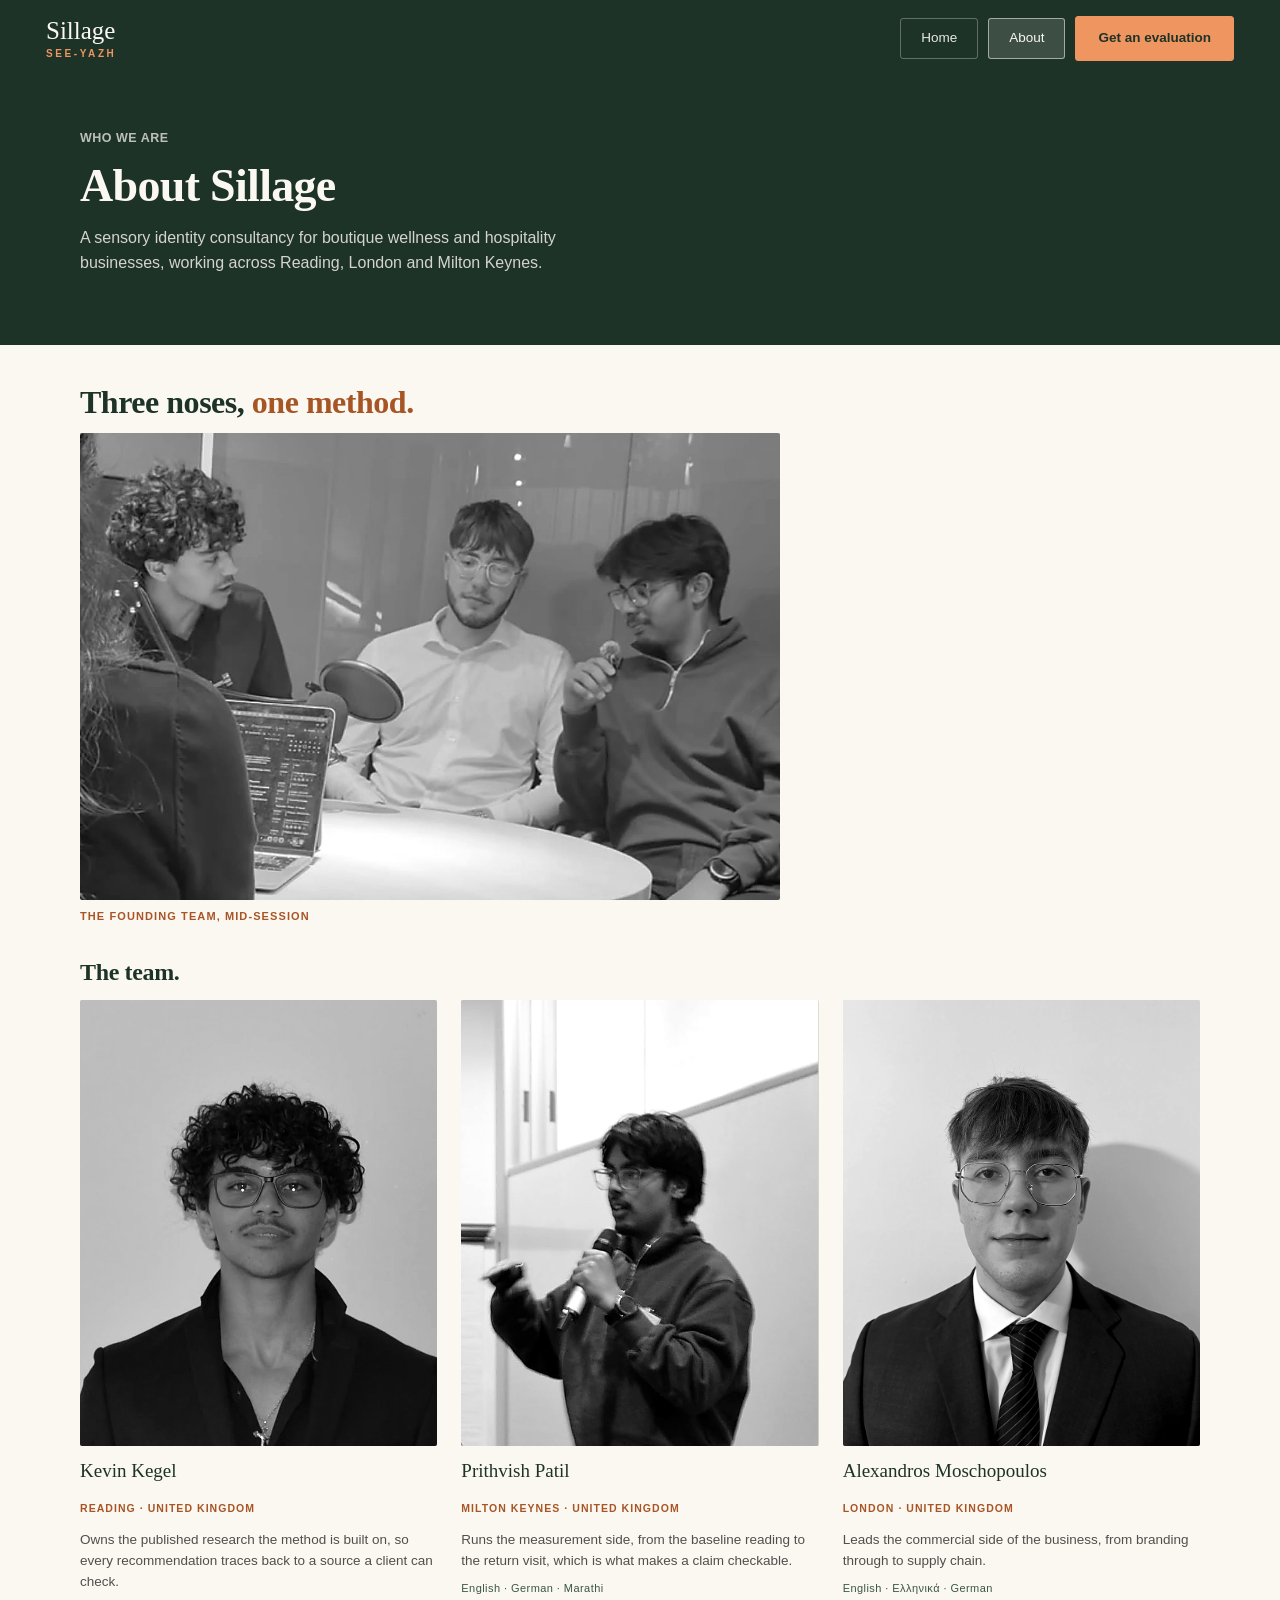
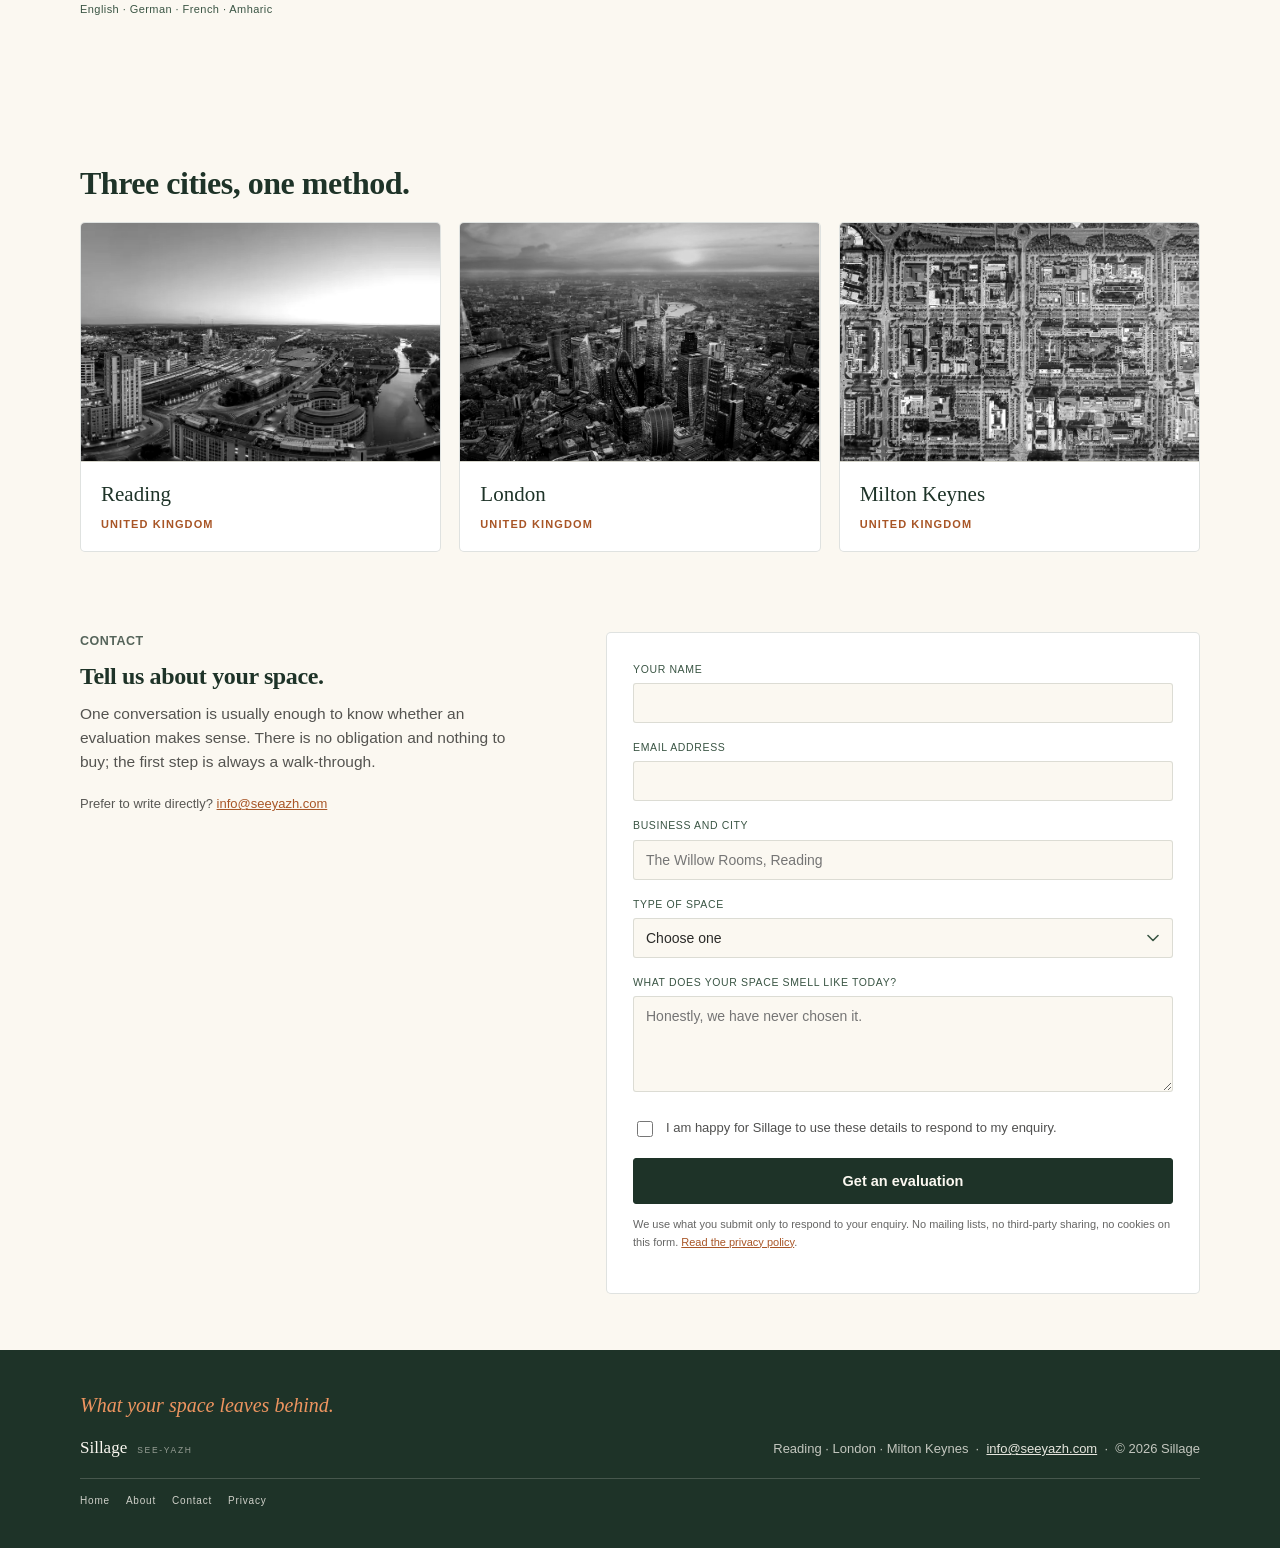
==== about/index.html @ f6d3788a "feat(v8.4): clean URLs, owner photographs on every card, green back on the About hero URLs - /about." ====
<!doctype html>
<html lang="en" class="no-js">
<head>
  <meta charset="utf-8" />
  <meta name="viewport" content="width=device-width, initial-scale=1" />
  <script>
    document.documentElement.className = "js js-motion";
    document.addEventListener("error", function (e) {
      var t = e.target;
      if (t && t.tagName === "IMG") t.classList.add("img--failed");
    }, true);
  </script>

  <title>About &middot; Sillage</title>
  <meta name="description" content="Who Sillage is, where we work across Reading, London and Milton Keynes, and how to ask for an evaluation." />
  <link rel="canonical" href="https://www.seeyazh.com/about/" />

  <meta property="og:type" content="website" />
  <meta property="og:title" content="About Sillage &middot; three noses, one method" />
  <meta property="og:description" content="Three consultants working across Reading, London and Milton Keynes, running one method." />
  <meta property="og:image" content="https://www.seeyazh.com/og-image.png" />
  <meta property="og:url" content="https://www.seeyazh.com/about/" />
  <meta name="twitter:card" content="summary_large_image" />

  <link rel="icon" href="../favicon.svg" type="image/svg+xml" />
  <link rel="stylesheet" href="../styles.css?v=8.4" />

  <script type="application/ld+json">
  {
    "@context": "https://schema.org",
    "@type": "ProfessionalService",
    "name": "Sillage",
    "description": "Sensory identity consultancy for boutique wellness and hospitality businesses. Advises on scent, aligns music to it, and trials freestanding climate and diffusion equipment.",
    "url": "https://www.seeyazh.com/about/",
    "areaServed": [
      { "@type": "City", "name": "Reading" },
      { "@type": "City", "name": "London" },
      { "@type": "City", "name": "Milton Keynes" }
    ],
    "contactPoint": {
      "@type": "ContactPoint",
      "contactType": "sales",
      "email": "info@seeyazh.com",
      "availableLanguage": ["English", "German", "Greek"]
    }
  }
  </script>
</head>
<body>
  <a class="skip-link" href="#main">Skip to content</a>

  <header class="hdr">
    <div class="hdr__inner">
      <a class="wordmark" href="../">Sillage<span class="phon">SEE-YAZH</span></a>
      <nav aria-label="Primary">
        <a class="navbtn" href="../">Home</a>
        <a class="navbtn" href="../about/" aria-current="page">About</a>
        <a class="bookbtn" href="../about/#contact">Get an evaluation</a>
      </nav>
    </div>
  </header>

  <main id="main">

    <!-- ================= HERO =================
         FOREST band. It went white earlier on 2026-08-02 when the owner asked
         for the green to come off the About page, then green again later the
         same day when he asked for this band specifically to go back. The
         header hairline above it came off in the same change, so the header and
         this band read as one unbroken green field, like the homepage.

         Only THIS band reverted. Everything below it stays light. The colours
         are set in .abouthero in styles.css rather than by on-forest, so the
         markup does not need to change if it flips again. The phonetic stays in
         the header lockup and is not repeated here.

         COPY NOTE: the standfirst is assembled only from facts the site
         already states. Germany and Greece came out of it on 2026-08-02 with
         the rest of the location changes. Nothing about the founders or the
         founding story is written here; that copy is Kevin's to supply. -->
    <section class="abouthero">
      <div class="wrap" data-animate>
        <p class="eyebrow">Who we are</p>
        <h1>About Sillage</h1>
        <p class="stand">A sensory identity consultancy for boutique wellness and hospitality businesses, working across Reading, London and Milton Keynes.</p>
      </div>
    </section>

    <!-- ================= TEAM =================
         CREAM ground (--ivory), owner instruction 2026-08-02. This block used
         to be a forest band that enclosed the group photograph. The green is
         gone, the gradient that feathered the photograph's edges into it is
         gone with it, and the spacing between the heading, the picture and the
         caption was pulled in so they read as one unit instead of three.

         It was --white for part of the day, which put a visible step between
         this block and the ivory markets section below. Both are --ivory now,
         so everything under the green hero is one continuous cream field.

         PHOTOGRAPHS ARE NOW COLOUR FILES SHOWN IN GRAYSCALE BY CSS.
         v7.4 baked the monochrome into the JPEG. The owner asked for the
         grayscale to lift on hover, which a converted file cannot do, so all
         four were rebuilt in colour from the original camera files and the
         conversion moved to .photo-bw in styles.css. Do not re-grade these
         files to monochrome: it would make the hover reveal do nothing.

         The founding-story paragraph beneath the photograph is copy Kevin is
         supplying. It has not arrived, so the caption stands. Do not write it
         here.

         Every biographical detail below comes from each founder's own LinkedIn
         plus the owner's corrections, checked 26 July 2026. Nothing is
         inferred. Do not invent a credential, a course, a location or a role
         for a real person.

         Two consequences of the 2026-08-02 location change:
           - Alexandros's card said THESSALONIKI. It briefly carried his role
             instead, because Thessaloniki came off the site and inventing a UK
             city for a real person was not an option. He then supplied LONDON
             himself, so that is what it says now. It came from him, not from
             an inference.
           - "Leads the Greek market and" was struck from his remit: there is no
             Greek market on this site any more, so the sentence had stopped
             being true. The rest of it is untouched.

         The name-to-face mapping was ASKED, never inferred:
           kevin-kegel             <- the curly-haired headshot
           prithvish-patil         <- the presenting photograph
           alexandros-moschopoulos <- the gold-glasses headshot
         Do not reassign a file to a different person on a hunch.

         Each is cropped 4:5 around the face so no one is beheaded by
         object-fit, served as WebP with a JPEG fallback at the size it
         is displayed, with width and height set, and lazy-loaded. -->
    <section class="team" id="team">
      <div class="wrap">
        <h2 data-animate>Three noses, <span class="hl">one method.</span></h2>

        <!-- The photograph and its caption sit side by side. The picture is
             displayed at about two thirds of the pixels it actually contains,
             which is what makes it look sharp; do not scale it back up to fill
             the row, that is exactly what made it look soft before. -->
        <div class="team__lead" data-animate data-anim-delay="60">
          <figure class="team__group media media--3-2 photo-bw">
            <span class="media__ph" aria-hidden="true">[Photo]</span>
            <picture>
              <source srcset="../assets/img/team/group-session.webp" type="image/webp" />
              <img src="../assets/img/team/group-session.jpg" width="1105" height="736" loading="lazy"
                   alt="The three Sillage founders in a working session around a table, one speaking into a microphone." />
            </picture>
          </figure>
          <p class="team__cap">The founding team, mid-session</p>
        </div>

        <h3 class="sub-h" data-animate>The team.</h3>
        <div class="team__grid">
          <article class="tperson" data-animate>
            <figure class="tphoto photo-bw">
              <picture>
                <source srcset="../assets/img/team/kevin-kegel.webp" type="image/webp" />
                <img src="../assets/img/team/kevin-kegel.jpg" width="614" height="767"
                     loading="lazy" alt="Kevin Kegel." />
              </picture>
            </figure>
            <p class="nm">Kevin Kegel</p>
            <p class="city">READING &middot; UNITED KINGDOM</p>
            <p class="brings">Owns the published research the method is built on, so every recommendation traces back to a source a client can check.</p>
            <p class="langs">English &middot; German &middot; French &middot; Amharic</p>
          </article>

          <article class="tperson" data-animate data-anim-delay="80">
            <figure class="tphoto photo-bw">
              <picture>
                <source srcset="../assets/img/team/prithvish-patil.webp" type="image/webp" />
                <img src="../assets/img/team/prithvish-patil.jpg" width="675" height="844"
                     loading="lazy" alt="Prithvish Patil." />
              </picture>
            </figure>
            <p class="nm">Prithvish Patil</p>
            <p class="city">MILTON KEYNES &middot; UNITED KINGDOM</p>
            <p class="brings">Runs the measurement side, from the baseline reading to the return visit, which is what makes a claim checkable.</p>
            <p class="langs">English &middot; German &middot; Marathi</p>
          </article>

          <article class="tperson" data-animate data-anim-delay="160">
            <figure class="tphoto photo-bw">
              <picture>
                <source srcset="../assets/img/team/alexandros-moschopoulos.webp" type="image/webp" />
                <img src="../assets/img/team/alexandros-moschopoulos.jpg" width="900" height="1125"
                     loading="lazy" alt="Alexandros Moschopoulos." />
              </picture>
            </figure>
            <p class="nm">Alexandros Moschopoulos</p>
            <p class="city">LONDON &middot; UNITED KINGDOM</p>
            <p class="brings">Leads the commercial side of the business, from branding through to supply chain.</p>
            <p class="langs">English &middot; Ελληνικά &middot; German</p>
          </article>
        </div>
      </div>
    </section>

    <!-- ================= THE METHOD AND THE SCOPE STATEMENT: DELETED =====
         Owner instruction, 2026-08-02. Two whole sections came out here:

           #method  the five-stage timeline (Primary evaluation, Time in the
                    business, Analysis and matching, Presentation and testing,
                    Return and refine) and the three artefact cards
                    (Diagnostic visit, Strategy report, Stakeholder
                    presentation).
           #scope   "What we do, and what we do not", the scope statement,
                    together with the cold-air nebuliser drawing beside it.

         Both are recoverable verbatim from git at 4e0ef31. The scope wording
         in particular was a legal boundary rather than marketing copy: if it
         is ever restored it is restored word for word, never paraphrased and
         never softened. Their CSS was removed from styles.css at the same
         time so nothing is left lying around to be reapplied by habit.

         Nothing else linked to #method or #scope, so no dead anchors remain.
         ================================================================= -->

    <!-- ================= MARKETS =================
         Owner instruction, 2026-08-02. This was three COUNTRY cards, United
         Kingdom / Germany / Greece. Hannover and Thessaloniki came off the
         site entirely and the United Kingdom was expanded, so the three UK
         cities each get the card Germany and Greece used to have. The footer
         list and the areaServed block in the JSON-LD on every page were
         changed in the same pass; keep all three in step.

         PHOTOGRAPHS. Each card carries a picture of its city, in grayscale
         until hovered, matching the team photographs.

         All three were supplied by the owner on 2026-08-02 and replaced the
         Wikimedia Commons pictures that stood here for part of that day. Two
         of those were share-alike, which is why a credit line used to sit
         under this grid; it was removed with them.

         IF AN ATTRIBUTED PICTURE EVER GOES BACK IN HERE, THE CREDIT LINE GOES
         BACK WITH IT. That is a licence condition, not decoration.

         The London file arrived with a "Posted in r/wallpapers" reddit bar
         across the bottom and a mark in the corner. Both are cropped out of
         the shipped file, not hidden by an overflow. A third-party brand has
         no business on a client's site; if these are ever re-cut from the
         originals, crop them again. -->
    <section class="sec sec--light" id="markets">
      <div class="wrap">
        <p class="eyebrow" data-animate>Where we work</p>
        <h2 data-animate data-anim-delay="60">Three cities, one method.</h2>
        <div class="mkgrid">
          <div class="market" data-animate>
            <figure class="mkimg photo-bw">
              <picture>
                <source srcset="../assets/img/markets/reading.webp" type="image/webp" />
                <img src="../assets/img/markets/reading.jpg" width="808" height="539" loading="lazy"
                     alt="Reading at dusk, seen from above: the station, the town centre and the river." />
              </picture>
            </figure>
            <div class="bd">
              <p class="country">Reading</p>
              <p class="cities">UNITED KINGDOM</p>
            </div>
          </div>
          <div class="market" data-animate data-anim-delay="70">
            <figure class="mkimg photo-bw">
              <picture>
                <source srcset="../assets/img/markets/london.webp" type="image/webp" />
                <img src="../assets/img/markets/london.jpg" width="900" height="600" loading="lazy"
                     alt="The City of London from the air at sunset, the Thames curving behind the towers." />
              </picture>
            </figure>
            <div class="bd">
              <p class="country">London</p>
              <p class="cities">UNITED KINGDOM</p>
            </div>
          </div>
          <div class="market" data-animate data-anim-delay="140">
            <figure class="mkimg photo-bw">
              <picture>
                <source srcset="../assets/img/markets/milton-keynes.webp" type="image/webp" />
                <img src="../assets/img/markets/milton-keynes.jpg" width="872" height="581" loading="lazy"
                     alt="Central Milton Keynes from directly overhead, its grid of boulevards and tree lines." />
              </picture>
            </figure>
            <div class="bd">
              <p class="country">Milton Keynes</p>
              <p class="cities">UNITED KINGDOM</p>
            </div>
          </div>
        </div>
      </div>
    </section>

    <!-- ================= CONTACT (spec 6) =================
         The site's only conversion point. The languages line that used
         to sit in this block has been removed (spec 7).

         The form posts to contact.php, a small single-file endpoint on
         Hostinger. If that endpoint is unreachable, which is the case on
         the GitHub Pages rollback host, the submit handler keeps every
         entered value and reveals the email address instead (spec 6.2).

         The privacy sentence beneath the button must remain TRUE. It is
         why no reCAPTCHA and no tracking form service may ever be added
         here without changing that wording first, and openly (spec 6.3). -->
    <section class="contact" id="contact">
      <div class="wrap">
        <div class="cgrid">
          <div data-animate>
            <p class="eyebrow">Contact</p>
            <h2>Tell us about your space.</h2>
            <p class="stand">One conversation is usually enough to know whether an evaluation makes sense. There is no obligation and nothing to buy; the first step is always a walk-through.</p>
            <p class="contact-direct">Prefer to write directly? <a href="mailto:info@seeyazh.com">info@seeyazh.com</a></p>
          </div>

          <form class="cform" id="contact-form" action="../contact.php" method="post" novalidate data-animate data-anim-delay="120">
            <div class="field">
              <label class="cf-lab" for="cf-name">YOUR NAME</label>
              <input class="cf-in" id="cf-name" name="name" type="text" autocomplete="name"
                     required aria-describedby="cf-name-err" />
              <p class="cf-err" id="cf-name-err" role="alert"></p>
            </div>

            <div class="field">
              <label class="cf-lab" for="cf-email">EMAIL ADDRESS</label>
              <input class="cf-in" id="cf-email" name="email" type="email" autocomplete="email"
                     required aria-describedby="cf-email-err" />
              <p class="cf-err" id="cf-email-err" role="alert"></p>
            </div>

            <div class="field">
              <label class="cf-lab" for="cf-biz">BUSINESS AND CITY</label>
              <input class="cf-in" id="cf-biz" name="business" type="text"
                     placeholder="The Willow Rooms, Reading"
                     required aria-describedby="cf-biz-err" />
              <p class="cf-err" id="cf-biz-err" role="alert"></p>
            </div>

            <div class="field">
              <label class="cf-lab" for="cf-type">TYPE OF SPACE</label>
              <select class="cf-in" id="cf-type" name="type" required aria-describedby="cf-type-err">
                <option value="" selected>Choose one</option>
                <option>Spa or wellness studio</option>
                <option>Yoga or pilates studio</option>
                <option>Salon, barber or beauty</option>
                <option>Hotel or hospitality</option>
                <option>Office or reception</option>
                <option>Other</option>
              </select>
              <p class="cf-err" id="cf-type-err" role="alert"></p>
            </div>

            <div class="field">
              <label class="cf-lab" for="cf-msg">WHAT DOES YOUR SPACE SMELL LIKE TODAY?</label>
              <textarea class="cf-in" id="cf-msg" name="message"
                        placeholder="Honestly, we have never chosen it."></textarea>
            </div>

            <div class="consent">
              <input type="checkbox" id="cf-consent" name="consent" value="yes"
                     required aria-describedby="cf-consent-err" />
              <label for="cf-consent">I am happy for Sillage to use these details to respond to my enquiry.</label>
            </div>
            <p class="cf-err" id="cf-consent-err" role="alert"></p>

            <!-- Spam control: a honeypot plus a timing check. No reCAPTCHA,
                 because it would load Google resources and set identifiers,
                 which would make the sentence below untrue (spec 6.3). -->
            <div class="hp" aria-hidden="true">
              <label for="cf-website">Leave this field empty</label>
              <input id="cf-website" name="website" type="text" tabindex="-1" autocomplete="off" />
            </div>
            <input type="hidden" name="ts" value="" />

            <button class="btn btn--solid" type="submit">Get an evaluation</button>

            <p class="cf-note">We use what you submit only to respond to your enquiry. No mailing lists, no third-party sharing, no cookies on this form. <a href="../privacy/">Read the privacy policy</a>.</p>

            <div class="cf-fail" id="cf-fail" role="alert" tabindex="-1" hidden>
              <p>We could not send that just now. Nothing you typed has been lost. Please email <a href="mailto:info@seeyazh.com">info@seeyazh.com</a> and we will pick it up from there.</p>
            </div>
          </form>
        </div>
      </div>
    </section>

  </main>

  <footer class="foot">
    <div class="foot__inner">
      <p class="slog">What your space leaves behind.</p>
      <div class="cols">
        <div class="fm">Sillage<span>SEE-YAZH</span></div>
        <div class="meta">
          Reading &middot; London &middot; Milton Keynes
          &nbsp;&middot;&nbsp; <a href="mailto:info@seeyazh.com">info@seeyazh.com</a>
          &nbsp;&middot;&nbsp; &copy; 2026 Sillage
        </div>
      </div>
      <div class="foot__links">
        <a href="../">Home</a>
        <a href="../about/">About</a>
        <a href="../about/#contact">Contact</a>
        <a href="../privacy/">Privacy</a>
      </div>
    </div>
  </footer>

  <script src="../ui.js"></script>
  <script src="../motion.js"></script>
</body>
</html>
---- styles.css ----
/* ============================================================
   Sillage - sensory identity consultancy
   Hand-written CSS. No framework, no build step, no dependency.
   ------------------------------------------------------------
   v7 "Ambience". Built to Website Build Specification v1.0.
   THIS COMMENT IS THE STATEMENT OF THE RULES. Keep it true.

   COLOUR. The :root block below is the single source of truth.
   Do not introduce a colour that is not in it (spec 2.1).

   --clay is #A85526, NOT the #B4602C the specification names.
   Measured, #B4602C on ivory is 4.26:1, below the 4.5:1 AA
   threshold for normal text, so the spec's own claim of "roughly
   4.6:1 and passes AA" does not hold. #A85526 measures 4.96:1 on
   ivory and 5.26:1 on white and is a barely perceptible shift.
   That single change carries the header phonetic, the venue
   arrows and the form error text. (Supersedes spec 2.1.)

   Measured on what actually ships:
     clay #A85526 on ivory ............ 4.96  pass
     clay #A85526 on white ............ 5.26  pass
     clay #A85526 on ivory-2 .......... 4.62  pass
     clay #A85526 on mineral .......... 4.21  FAIL, so never do it
     forest on ivory .................. 12.70 pass
     forest-mid on ivory .............. 7.73  pass
     forest-mid on mineral ............ 6.56  pass
     forest-soft #6E8579 on ivory ..... 3.74  FAIL, fill only
     clay-bright on forest ............ 5.84  pass
     clay-bright on ivory ............. 2.17  FAIL, fill only
     sage on ivory .................... 2.83  FAIL, fill only
     ivory 55% on forest .............. 4.97  pass  (was 50% = 4.38)
     charcoal 78% on white ............ 7.03  pass
     charcoal 72% on mineral .......... 5.15  pass  (was 65% = 4.22)
     charcoal 72% on ivory ............ 5.62  pass  (was 62% = 4.15)

   NEVER put --clay or --forest-soft on a mineral panel as text.
   NEVER use --clay-bright, --sage or --plum as text on a light
   ground; they are fills. --clay-bright appears as TEXT in exactly
   two places sitewide, both on forest: the footer slogan and the
   word "agreement" in the interplay statement.

   PROPORTION: ivory ~60%, forest ~25%, mineral or sage ~10%,
   clay ~5%. Orange appears on the phonetic, the footer slogan,
   the venue arrows and inside the blueprint drawings. Nowhere else.

   NEVER pure white or pure black as a type colour. --white is a
   legitimate BACKGROUND for the header and cards only.

   PHONETIC. The lockup reads "SEE-YAZH", set by the owner on
   2026-07-31. It SUPERSEDES the spelling given in sections 3.1, 3.2
   and 11.6 of the specification: same hyphen, different vowels, so
   that it matches the brand domain. It is still a permanent part of the
   wordmark lockup in the header AND the footer; do not remove it, and
   do not let the two copies drift apart.

   TYPE. Eyebrows are sans, uppercase: --body 12.5px, weight 600,
   letter-spacing .04em, opacity .75, colour --forest. This
   SUPERSEDES the v4 decision recorded in the private working notes,
   which made them mono and Title Case. Headings are sentence case
   with a full stop where they are statements. Never title-case one.

   COPY. No em dashes. No en dashes. No exclamation marks.
   Citations in full: author, year, journal, volume. Never
   "studies show". (spec 2.3)

   LAYOUT. Content max width 1120px, centred; section backgrounds
   are full bleed and the content inside them is capped. Section
   padding 46px horizontal desktop, 26px below 900px; 56px top and
   bottom. Radius 3px buttons, 5px cards, 2px images. No pills.
   No drop shadows on type. (spec 2.4)

   RESPONSIVE. ONE breakpoint, 900px. The header wraps and all
   three nav items stay visible. There is no hamburger and no
   #nav-toggle; both were deleted in v7. (spec 2.5)

   MOTION CONTRACT, unchanged since v4: elements opt in with
   data-animate plus optional data-anim-delay; motion.js only adds
   .in; every hiding rule is scoped under .js-motion so JS off
   means nothing is hidden; prefers-reduced-motion pins the final
   state; only transform and opacity animate.
   ============================================================ */

:root {
  /* ---- PALETTE (spec 2.1, with the --clay correction above) ---- */
  --forest:       #1E3328;  /* primary. Dark sections, headings, buttons  */
  --forest-mid:   #3A5544;  /* secondary text on light grounds, citations */
  --forest-soft:  #6E8579;  /* FILL ONLY. Fails AA as text on ivory       */
  --clay:         #A85526;  /* text-safe accent. Links, phonetic, arrows  */
  --clay-bright:  #EE9560;  /* FILL ONLY, except two places on forest     */
  --sage:         #6CA085;  /* chart fills, positive data                 */
  --mineral:      #DBE9E6;  /* evidence ground. Expander panels only      */
  --plum:         #7A5A72;  /* chart series, medium-importance markers    */
  --ivory:        #FBF8F1;  /* default page background                    */
  --ivory-2:      #F4F0E6;  /* active nav state                           */
  --white:        #FFFFFF;  /* header and card BACKGROUND only            */
  --charcoal:     #2A2A28;  /* body ink                                   */
  --rule:         rgba(30, 51, 40, .14);  /* all hairline borders         */

  /* --rate-high / --rate-medium / --rate-low were removed in v8 with the venue
     importance grid they coloured. See the VENUE PAGES block for what happened
     to that grid and how to bring it back if the research ever lands. */

  /* Blueprint drawing inks. Line work only, never type on a page. */
  --bp-line:      #5E8B93;
  --bp-ground:    #FCFAF4;

  /* ---- TYPE (spec 2.2) ----
     'New York' and 'SF Pro Text' resolve natively on Apple devices,
     where Apple's licence covers them. They are NOT self-hosted:
     that licence does not grant redistribution as a webfont served
     to arbitrary browsers, and doing it would put a licence
     violation on a client-facing site. (Supersedes spec 2.2.)

     The self-hosted display face is Source Serif 4 (SIL OFL), which
     is licensed for this. The binaries are not in the repo yet, so
     the stack currently falls through to Georgia, an upright serif
     present on Windows, macOS and Android. When the woff2 files
     land, drop them in assets/fonts/ and uncomment the block below.
     No Google Fonts: spec 9.2 forbids third-party font requests.

     THE MONOSPACE FACE IS GONE (v8, owner instruction 2026-08-02).
     Every label, eyebrow, citation, caption and drawing callout used to be
     set in ui-monospace / SF Mono / Menlo / Consolas. The owner asked for it
     to be removed sitewide and replaced with a sans face, so --mono no longer
     exists and --label took its place: same job, same uppercase-and-tracked
     treatment, sans letterforms. Do not reintroduce a monospace stack; if a
     new label needs a face, it uses --label. The tracking is wider than the
     mono version carried because a proportional face needs it to read as a
     label rather than as body copy. */
  --display: 'New York', 'Source Serif 4', ui-serif, 'Iowan Old Style',
             Palatino, Georgia, serif;
  --body:    -apple-system, BlinkMacSystemFont, 'SF Pro Text',
             'Helvetica Neue', Helvetica, Arial, sans-serif;
  --label:   -apple-system, BlinkMacSystemFont, 'SF Pro Text',
             'Helvetica Neue', Helvetica, Arial, sans-serif;

  /* ---- RHYTHM (spec 2.4) ---- */
  --maxw:  1120px;
  --pad-x: 46px;
  --pad-y: 56px;
  --r-btn:  3px;
  --r-card: 5px;
  --r-img:  2px;
}

/* Self-hosted display face. Activate when the OFL binaries exist.
@font-face {
  font-family: 'Source Serif 4';
  src: url('assets/fonts/SourceSerif4-Regular.woff2') format('woff2');
  font-weight: 400; font-style: normal; font-display: swap;
}
@font-face {
  font-family: 'Source Serif 4';
  src: url('assets/fonts/SourceSerif4-Semibold.woff2') format('woff2');
  font-weight: 600; font-style: normal; font-display: swap;
}
@font-face {
  font-family: 'Source Serif 4';
  src: url('assets/fonts/SourceSerif4-It.woff2') format('woff2');
  font-weight: 400; font-style: italic; font-display: swap;
}
*/

/* ============================================================
   RESET AND BASE
   ============================================================ */
*, *::before, *::after { box-sizing: border-box; }
html { scroll-behavior: smooth; }
@media (prefers-reduced-motion: reduce) { html { scroll-behavior: auto; } }

body {
  margin: 0;
  background: var(--ivory);
  color: var(--charcoal);
  font-family: var(--body);
  font-size: 16px;
  line-height: 1.55;
  -webkit-font-smoothing: antialiased;
  overflow-x: hidden;
}

img, svg { max-width: 100%; display: block; }
a { color: inherit; }
p { margin: 0 0 14px; }
ul { margin: 0; }
figure { margin: 0; }

h1, h2, h3, h4 {
  font-family: var(--display);
  font-weight: 600;
  letter-spacing: -.015em;
  line-height: 1.12;
  margin: 0;
  color: var(--forest);
}

/* Section eyebrow. v7: sans, uppercase. Supersedes the v4 mono Title
   Case rule in the private working notes. Applies to every equivalent
   label sitewide. */
.eyebrow {
  font-family: var(--body);
  font-size: 12.5px;
  font-weight: 600;
  letter-spacing: .04em;
  text-transform: uppercase;
  opacity: .75;
  color: var(--forest);
  margin: 0 0 12px;
}
.eyebrow.on-dark { color: rgba(251, 248, 241, .96); opacity: .75; }

.skip-link {
  position: absolute; left: -999px; top: 0; z-index: 100;
  background: var(--forest); color: var(--ivory);
  padding: 10px 16px; border-radius: 0 0 var(--r-btn) 0;
}
.skip-link:focus { left: 0; }

/* Visible focus on every interactive element. Never removed without
   a replacement. (spec 9.3) */
a:focus-visible, button:focus-visible, input:focus-visible,
select:focus-visible, textarea:focus-visible, [tabindex]:focus-visible {
  outline: 3px solid var(--clay);
  outline-offset: 3px;
  border-radius: 2px;
}
.on-forest :focus-visible,
.hdr :focus-visible,
.hero :focus-visible, .inter :focus-visible, .foot :focus-visible,
.vhero :focus-visible {
  outline-color: var(--clay-bright);
}

/* ============================================================
   LAYOUT SHELL
   Section backgrounds are full bleed; the content inside them is
   capped at 1120px and centred. (spec 2.4)
   ============================================================ */
.sec { padding: var(--pad-y) var(--pad-x); }
.wrap { max-width: var(--maxw); margin-inline: auto; }

/* ============================================================
   HEADER (spec 3.1)
   ============================================================ */
/* v8, owner instruction 2026-08-02. The header was white on a hairline. It is
   now the SAME forest as the hero band behind "Ambience is never neutral.", so
   the top of the page reads as one green field rather than as a white strip
   sitting on a green one.

   It also runs EDGE TO EDGE. The inner row used to be capped at --maxw and
   centred, which on a wide screen parked the wordmark and the nav well inside
   the page with unequal-looking air beside them. max-width is gone, so the
   only thing setting the gutters is --pad-x on both sides: the lockup sits
   --pad-x from the left edge and the nav --pad-x from the right, symmetrically,
   at every width. Do not put the cap back.

   Measured on what ships, all against forest #1E3328:
     ivory ................... 12.70  pass
     ivory 92% (nav labels) ... 11.02  pass
     clay-bright (phonetic) .... 5.84  pass
     forest on clay-bright ..... 5.84  pass  (the evaluation button) */
/* NO BOTTOM RULE (owner, 2026-08-02). There was a 14%-ivory hairline under the
   header. Every page that follows the header opens on the same forest, so the
   line was drawing a border between two identical greens and reading as a seam
   rather than as a division. The header and the band beneath it are one field. */
.hdr {
  background: var(--forest);
  padding: 16px var(--pad-x);
}
.hdr__inner {
  display: flex; align-items: center; justify-content: space-between;
  gap: 18px; flex-wrap: wrap;
}
.wordmark {
  font-family: var(--display); font-size: 25px; line-height: 1.05;
  color: var(--ivory); text-decoration: none;
}
/* The phonetic is a permanent part of the lockup, header and footer.
   Do not remove it. The old slogan does NOT belong here; it lives in
   the footer. (spec 3.1) */
/* On forest the phonetic takes --clay-bright, not --clay: clay is a light-ground
   accent and measures dark on dark here. This is a THIRD sanctioned text use of
   --clay-bright, alongside the footer slogan and the word "agreement"; the rule
   at the top of this file counts them, so keep that count true. */
.wordmark .phon {
  display: block; margin-top: 5px;
  font-family: var(--label); font-size: 10px; font-weight: 600;
  letter-spacing: .26em; color: var(--clay-bright);
}
.hdr nav { display: flex; align-items: center; gap: 10px; flex-wrap: wrap; }
.navbtn {
  font-family: var(--body); font-size: 13.5px; color: rgba(251, 248, 241, .92);
  text-decoration: none; padding: 9px 20px;
  border: 1px solid rgba(251, 248, 241, .3); border-radius: var(--r-btn);
  background: transparent; white-space: nowrap;
}
.navbtn:hover { border-color: rgba(251, 248, 241, .7); }
.navbtn[aria-current="page"] {
  background: rgba(251, 248, 241, .14); border-color: rgba(251, 248, 241, .55);
  color: var(--ivory);
}
/* The evaluation button is ORANGE (owner instruction 2026-08-02). It carries
   --forest as its type, not ivory: --clay-bright is a fill colour, and forest
   on it measures 5.84:1 where ivory on it would be 2.17:1 and fail. */
.bookbtn {
  background: var(--clay-bright); color: var(--forest); text-decoration: none;
  font-family: var(--body); font-size: 13.5px; font-weight: 600;
  padding: 11px 22px; border-radius: var(--r-btn);
  border: 1px solid var(--clay-bright); white-space: nowrap;
}
.bookbtn:hover { background: #F6A97A; border-color: #F6A97A; }

/* ============================================================
   BUTTONS
   ============================================================ */
.btn {
  display: inline-flex; align-items: center; justify-content: center;
  font-family: var(--body); font-weight: 600; font-size: 14.5px;
  text-decoration: none; cursor: pointer;
  padding: 14px 26px; border-radius: var(--r-btn);
  border: 1px solid transparent;
}
.btn--solid { background: var(--forest); color: var(--ivory); border-color: var(--forest); }
.btn--solid:hover { background: #16261D; }
/* On a forest ground the primary inverts. */
.on-forest .btn--solid { background: var(--ivory); color: var(--forest); border-color: var(--ivory); }
.on-forest .btn--solid:hover { background: var(--white); }
.btn--ghost {
  background: transparent; color: var(--ivory);
  border: 1.5px solid rgba(251, 248, 241, .55); padding: 13px 26px;
}
.btn--ghost:hover { border-color: rgba(251, 248, 241, .9); background: rgba(251, 248, 241, .08); }

/* ============================================================
   HERO (spec 4.1)
   ============================================================ */
/* FULL-BLEED HERO (v8, owner instruction 2026-08-02).
   The hero row used to be capped at --maxw and centred, so on a wide screen the
   photograph stopped dead 160px or more short of the right-hand edge with a
   band of flat green beyond it. The row is now the FULL viewport width and the
   photograph runs to the screen edge.

   The text still lines up with every other section on the page. The left
   column is sized to "half the slack outside the 1120px content column, plus
   48% of that column", and .txt then pads itself by exactly the slack, which
   is where a .wrap would have started. Percentages resolve against different
   boxes in those two places (the grid container, then the grid area), which is
   why the two expressions look different but land on the same edge. Check it
   at 1120, 1440 and 1920 after touching either one.

   The picture takes whatever is left, so it grows with the screen while the
   copy column stays a fixed, readable measure. */
.hero { background: var(--forest); }
.hero__inner {
  display: grid;
  grid-template-columns:
    minmax(0, calc((100% - var(--maxw)) / 2 + var(--maxw) * .48))
    minmax(0, 1fr);
  min-height: 520px;
}
.hero__inner > * { min-width: 0; }
.hero .txt {
  padding: 78px 42px 74px;
  padding-left: max(var(--pad-x), calc(100% - var(--maxw) * .48));
  display: flex; flex-direction: column; justify-content: center;
}
.hero h1 {
  font-size: 58px; line-height: 1.03; color: var(--ivory); max-width: 11ch;
}
.hero .sub {
  font-family: var(--display); font-style: italic; font-size: 19px;
  color: rgba(251, 248, 241, .82); margin: 20px 0 0; max-width: 32ch;
}
.btnrow { display: flex; gap: 12px; margin-top: 30px; flex-wrap: wrap; }

/* Hero photograph.
   OWNER OVERRIDE of spec 4.1, 2026-08-01. The spec asked for
   filter: saturate(.55) sepia(.14) contrast(1.02) plus a gradient
   running to 70% of the width. Together those did more than pull the
   image toward the palette: they drained it, and roughly the left third
   of the photograph disappeared into flat green. The picture is the only
   thing in the hero carrying any warmth, so it now keeps its colour.

   What is kept is the PURPOSE of both: the image still feathers into the
   green so there is no hard seam where the two columns meet, and it still
   sits in the brand's register. But the feather is now a soft EDGE, about
   a third of the image at most, instead of a curtain over half of it.
   Past 34% the photograph is completely clean. */
.hero .imgside { position: relative; overflow: hidden; }
.hero .imgside img {
  width: 100%; height: 100%; object-fit: cover; display: block;
  filter: saturate(.95) contrast(1.05) brightness(1.02);
}
/* THE FEATHER IS GONE (owner, 2026-08-02). There was a green-to-transparent
   gradient over the left edge of the photograph, there to soften the join with
   the copy column. It was reduced twice and then removed outright: the owner
   wants the orange ground of the picture at full strength right up to the edge,
   and the hard vertical join is the intended look, not a defect. Do not
   reintroduce a wash here. If the seam ever needs softening again, it is a
   one-rule change and the history is at 71dd03d. */
.hero .capt {
  position: absolute; bottom: 16px; right: 20px; z-index: 2;
  font-family: var(--label); font-size: 9.5px; font-weight: 600;
  letter-spacing: .18em; color: rgba(251, 248, 241, .62);
}

/* ============================================================
   AMBIENCE ROWS (spec 4.2)
   ============================================================ */
.amb { background: var(--ivory); padding: var(--pad-y) var(--pad-x) 30px; }
.amb h2 { font-size: 32px; }
.amb .stand {
  max-width: 64ch; font-size: 15.5px; color: rgba(42, 42, 40, .8);
  margin-top: 10px;
}

.row3 {
  background: var(--white); border: 1px solid var(--rule);
  border-radius: var(--r-card); margin-top: 22px; overflow: hidden;
}
.rowhead {
  display: grid; grid-template-columns: 190px 1fr auto;
  gap: 26px; align-items: center; padding: 26px 28px;
}
.rowhead > * { min-width: 0; }
.rowhead .nm { font-family: var(--display); font-size: 26px; color: var(--forest); }
.rowimg {
  width: 158px; height: 110px; object-fit: cover; display: block;
  margin-top: 12px; border: 1px solid var(--rule); border-radius: var(--r-img);
}
/* The Music slot carried a blueprint drawing for part of a day. It now
   holds a real photograph like the other two rows, so .rowimg covers it
   and the drawing rule is gone rather than left behind. */
.rowhead .what {
  font-size: 14px; color: rgba(42, 42, 40, .78); max-width: 56ch; margin: 0;
}

/* Expander toggle. A real button, square corners, mineral when open. */
.see {
  font-family: var(--body); font-size: 12px; font-weight: 600;
  letter-spacing: .03em; color: var(--forest);
  background: transparent; border: 1px solid rgba(30, 51, 40, .35);
  border-radius: 0; padding: 9px 16px; white-space: nowrap; cursor: pointer;
}
.see[aria-expanded="true"] { background: var(--mineral); }
.see .sign { display: inline-block; margin-left: 6px; }

/* Expander panel. Present in the DOM whether open or closed, so it is
   readable by search engines and screen readers. Collapsed with
   max-height, never with display:none injected after load. The whole
   collapse is scoped under .js: with JavaScript off every panel is
   simply open. (spec 4.2) */
.expander {
  background: var(--mineral); border-top: 1px solid var(--rule);
  padding: 26px 28px;
  display: grid; grid-template-columns: 1.1fr .9fr; gap: 34px;
}
.expander > * { min-width: 0; }
.js .exp {
  max-height: 0; overflow: hidden; visibility: hidden;
  transition: max-height 250ms ease, visibility 0s linear 250ms;
}
.js .exp.is-open {
  visibility: visible;
  transition: max-height 250ms ease, visibility 0s linear 0s;
}
@media (prefers-reduced-motion: reduce) {
  .js .exp, .js .exp.is-open { transition: none; }
}
.expander h4 { font-size: 16px; }
.expander .src {
  font-family: var(--label); font-size: 9.5px; color: var(--forest-mid);
  margin-top: 12px; line-height: 1.6;
}
.exnote { font-size: 12.5px; color: rgba(42, 42, 40, .72); line-height: 1.6; margin: 0; }
.exnote + .exnote { margin-top: 10px; }

/* Diverging scent ladder, zero at centre. */
.bars { margin-top: 14px; }
.bar {
  display: grid; grid-template-columns: 128px 1fr 52px;
  align-items: center; gap: 10px; margin-bottom: 8px;
}
.bar > * { min-width: 0; }
/* forest-mid on mineral is 6.56:1. The mockup's rgba(42,42,40,.65)
   measured 4.22:1 on this ground and failed. */
.bar .bl { font-family: var(--label); font-size: 9.5px; color: var(--forest-mid); line-height: 1.35; }
.bar .track { height: 15px; background: rgba(30, 51, 40, .09); border-radius: var(--r-img); position: relative; overflow: hidden; }
.bar .fill { position: absolute; top: 0; bottom: 0; border-radius: var(--r-img); }
.bar .val { font-family: var(--display); font-size: 14px; color: var(--forest); text-align: right; }

/* Music: congruent versus incongruent pair. */
.duo { display: flex; gap: 10px; margin-top: 14px; flex-wrap: wrap; }
.duo > div { flex: 1 1 180px; min-width: 0; border-radius: var(--r-btn); padding: 12px 13px; }
.duo .yes { background: rgba(108, 160, 133, .28); border: 1px solid rgba(30, 51, 40, .2); }
.duo .no  { background: rgba(30, 51, 40, .06); border: 1px solid rgba(30, 51, 40, .2); }
.duo b { display: block; font-size: 12.5px; margin-bottom: 4px; color: var(--forest); }
.duo p { margin: 0; font-size: 12px; line-height: 1.55; color: rgba(42, 42, 40, .78); }

/* Climate: TWO bars. Never add a third for a hot condition; the study
   ran two and neither was uncomfortable. (spec 11.2) */
.cbars { margin-top: 14px; }
.cbar { display: grid; grid-template-columns: 128px 1fr 64px; align-items: center; gap: 10px; margin-bottom: 10px; }
.cbar > * { min-width: 0; }
.cbar .cl { font-family: var(--label); font-size: 9.5px; color: var(--forest-mid); line-height: 1.4; }
.cbar .cl b { display: block; font-weight: 600; }
.cbar .track { height: 20px; background: rgba(30, 51, 40, .09); border-radius: var(--r-img); position: relative; overflow: hidden; }
.cbar .fill { position: absolute; top: 0; bottom: 0; left: 0; border-radius: var(--r-img); }
.cbar .cv { font-family: var(--display); font-size: 14px; color: var(--forest); text-align: right; }
.caveat { font-size: 11.5px; color: rgba(42, 42, 40, .72); line-height: 1.6; margin-top: 12px; }

/* ============================================================
   INTERPLAY BAND (spec 4.3)
   ============================================================ */
.inter { background: var(--forest); padding: 50px var(--pad-x); }
.inter .q {
  font-family: var(--display); font-size: 24px; line-height: 1.35;
  color: var(--ivory); max-width: 52ch;
}
/* One of exactly two places --clay-bright is text, and it is on forest. */
.inter .q em { color: var(--clay-bright); font-style: italic; }
.inter .cite {
  font-family: var(--label); font-size: 10px; letter-spacing: .08em;
  color: rgba(251, 248, 241, .6); margin-top: 16px; line-height: 1.7;
}
.inter .btn { margin-top: 24px; }
/* On the venue pages the CTA band is the LAST thing in <main>, and the footer
   under it is the same forest. Its 50px bottom padding plus the footer's 40px
   top padding put 90px of empty green between the button and the footer
   slogan, which read as a hole rather than as breathing room (owner,
   2026-08-02). :last-child only matches where the band actually ends the page,
   so the homepage, where .inter is followed by the venues section, is
   untouched. The hidden testimonials section keeps it from matching there. */
main > .inter:last-child { padding-bottom: 14px; }

/* ============================================================
   VENUES (spec 4.4)
   ============================================================ */
.ven { background: var(--ivory); padding: var(--pad-y) var(--pad-x); }
.ven h2 { font-size: 32px; }
.ven .stand { font-size: 15px; color: rgba(42, 42, 40, .78); max-width: 62ch; margin-top: 10px; }
.vgrid { display: grid; grid-template-columns: repeat(3, 1fr); gap: 18px; margin-top: 30px; }
.vgrid > * { min-width: 0; }
.vcard {
  background: var(--white); border: 1px solid var(--rule);
  border-radius: var(--r-card); overflow: hidden;
  display: flex; flex-direction: column;
}
/* The whole card is the hit area and the visible link carries the same
   href. Hover darkens the border only: no lift, no shadow animation. */
a.vcard { text-decoration: none; color: inherit; transition: border-color 180ms ease; }
a.vcard:hover { border-color: rgba(30, 51, 40, .38); }
a.vcard:hover .vlink { border-bottom-color: var(--clay); }
/* PHOTOGRAPHS, not blueprint drawings (owner, 2026-08-02). Each venue card
   carried an inline SVG plan of that venue type; all three were replaced with
   photographs the owner supplied.

   These stay in FULL COLOUR. The grayscale-that-lifts-on-hover treatment
   (.photo-bw) is for the team portraits and the city cards on About; the
   homepage's own photographs, the three ambience rows and these, have always
   been in colour and should stay that way. */
.vcard .draw {
  aspect-ratio: 3 / 2; position: relative; overflow: hidden;
  background: var(--ivory-2); border-bottom: 1px solid var(--rule);
}
.vcard .draw img {
  width: 100%; height: 100%; object-fit: cover; display: block;
  transform: scale(1.001); transition: transform 500ms ease;
}
a.vcard:hover .draw img { transform: scale(1.04); }
@media (prefers-reduced-motion: reduce) {
  .vcard .draw img, a.vcard:hover .draw img { transition: none; transform: scale(1.001); }
}
.vcard .bd { padding: 20px 22px; }
.vcard h3 { font-size: 19px; }
.vcard p { font-size: 13px; color: rgba(42, 42, 40, .78); margin: 8px 0 12px; }
.vlink {
  font-family: var(--label); font-size: 10px; letter-spacing: .1em;
  color: var(--clay); border-bottom: 1px solid rgba(168, 85, 38, .4);
  padding-bottom: 2px; display: inline-block;
}
/* v8: the venue pages are PUBLISHED and every card is a link, so the
   .vcard--pending state that used to grey out the arrow is gone. What the
   pages must never do is carry an invented per-venue statistic; see the
   comment at the top of venues/wellness/index.html. */

/* ============================================================
   TESTIMONIALS
   Component built, rendered disabled. It emits nothing until an
   approved, signed-off testimonial exists. Never publish a
   placeholder, a lorem quote or an invented logo. (spec 4.5, 13)
   ============================================================ */
.testi[hidden] { display: none; }
.testi { background: var(--ivory); padding: 0 var(--pad-x) var(--pad-y); }
.tgrid { display: grid; grid-template-columns: repeat(3, 1fr); gap: 18px; }
.tcard {
  background: var(--white); border: 1px solid var(--rule);
  border-radius: var(--r-card); padding: 22px;
}
.tcard blockquote { margin: 0; font-family: var(--display); font-size: 17px; color: var(--forest); line-height: 1.4; }
.tcard .biz { font-family: var(--label); font-size: 10px; letter-spacing: .08em; color: var(--forest-mid); margin-top: 14px; }
.tcard .logo { max-height: 26px; width: auto; margin-top: 12px; }
.tcard .stars { color: var(--clay); font-size: 13px; margin-top: 8px; letter-spacing: .1em; }

/* ============================================================
   ABOUT (spec 7)
   ============================================================ */
.vhero { background: var(--forest); padding: var(--pad-y) var(--pad-x); }

/* THE ABOUT HERO IS FOREST AGAIN (owner, 2026-08-02, later the same day).
   v8 turned it white with charcoal type; the owner then asked for that band to
   go back to green, and for the header hairline above it to go, so the header
   and this band read as one unbroken green field exactly like the homepage.

   THE REST OF THE PAGE STAYS LIGHT. Only this band reverted. The team block
   below is cream and its type is still charcoal with orange accents; do not
   take that back to green as well.

   Measured on what ships, against forest #1E3328:
     ivory ................... 12.70  pass   (the H1)
     ivory 82% ............... 8.96   pass   (the standfirst)
     ivory 96% at 75% opacity  ~7.5   pass   (the eyebrow) */
.abouthero {
  background: var(--forest); padding: 52px var(--pad-x) 56px;
}
.abouthero .eyebrow { color: rgba(251, 248, 241, .96); opacity: .75; }
.abouthero h1 { color: var(--ivory); font-size: 46px; max-width: 16ch; }
.abouthero .stand { color: rgba(251, 248, 241, .82); max-width: 54ch; margin-top: 14px; font-size: 16px; }

.sec--light { background: var(--ivory); }
/* Two 56px paddings back to back put 112px of nothing between one block and
   the next, which read as the page having lost its place. The hairline
   already does the separating, so the second section only needs enough top
   padding to breathe. (spec 2.4 keeps its 56px; this is the JOIN between
   two sections, which the spec does not describe.) */
.sec--light + .sec--light,
.sec--light + .contact { padding-top: 24px; }
.sec--light + .sec--light { border-top: 1px solid var(--rule); }
.sec h2 { font-size: 32px; }
.sec .stand { max-width: 64ch; font-size: 15.5px; color: rgba(42, 42, 40, .8); margin-top: 10px; }

/* One or two words in --clay, never the whole line. This sits on a
   light ground, so it is --clay, not --clay-bright. */
.hl { color: var(--clay); }
/* The same idea on a FOREST ground, where --clay would be dark on dark.
   --clay-bright measures 5.84:1 there. Currently one use: the word "never" in
   the homepage H1. Keep the count in the header comment of this file true. */
.hl-bright { color: var(--clay-bright); }

/* THE TEAM BLOCK, on white from v8. It was a forest band that enclosed the
   group photograph; the owner asked for the green to go, so the whole About
   page is now one light field and the photographs sit on it directly.

   Spacing was pulled in at the same time. The picture used to be 20px below
   the heading and the caption 10px below the picture, inside 56px section
   padding, which left the heading, the photograph and the caption reading as
   three unrelated things. They now sit close enough to read as one unit. */
/* CREAM, not white (owner, 2026-08-02). It was --white, which put a visible
   step between this block and the ivory markets section under it for no reason.
   Both are --ivory now and the About page below the green hero is one
   continuous cream field. */
.team { background: var(--ivory); padding: 40px var(--pad-x) 46px; }
.team h2 { color: var(--forest); font-size: 32px; }
.team .stand { color: rgba(42, 42, 40, .82); }

/* The group photograph. The gradient that used to feather its edges into the
   green is DELETED (owner instruction 2026-08-02): there is no green left for
   it to dissolve into, and the owner asked for the fade to go regardless. What
   remains is a plain rectangle with a hairline.

   The FILE is in colour. The monochrome is applied here in CSS instead of being
   baked in, which is the whole point of the v8 change: a filter can lift on
   hover, a converted file cannot. See .tphoto img below. */
/* The lead photograph with its caption UNDER it (owner, 2026-08-02). The
   caption sat beside the picture's bottom-right corner for one revision and
   the owner moved it back below.

   THE PICTURE IS DELIBERATELY DISPLAYED SMALLER THAN THE FILE. The crop is
   1105px wide and this gives it 700, so roughly 1.6 device pixels land on every
   CSS pixel and it renders sharp. Showing it at its full 1105 was a 1:1 map and
   looked soft on any modern screen. Do not widen this to fill the row. */
.team__lead { max-width: 700px; margin-top: 12px; }
.team__group {
  position: relative;
  border-radius: var(--r-img); overflow: hidden;
  box-shadow: inset 0 0 0 1px var(--rule);
}
.team__cap {
  font-family: var(--label); font-size: 11px; font-weight: 600;
  letter-spacing: .1em; text-transform: uppercase;
  color: var(--clay); margin: 8px 0 0;
}
/* The portrait row spans the full content column: capping it at 900px left an
   obvious block of white on the right (owner, 2026-08-02). */
.team h3.sub-h { color: var(--forest); font-size: 24px; margin-top: 34px; }
.team__grid {
  display: grid; grid-template-columns: repeat(3, 1fr);
  gap: 24px; margin-top: 14px;
}
.team__grid > * { min-width: 0; }
/* GRAYSCALE THAT LIFTS ON HOVER (v8, owner instruction 2026-08-02).
   Until v7.4 the monochrome was baked into the JPEG. The owner asked for the
   grayscale to disappear on hover, which a converted file cannot do, so every
   photograph in this set was rebuilt IN COLOUR from the original camera file
   and the conversion moved here into .photo-bw.

   Applies to the three portraits, the group photograph and the three city
   pictures in the markets block, so all seven behave identically.

   Hover is a progressive nicety, never the only way to see something: the
   pictures are legible in grayscale and no alt text depends on colour. A
   keyboard or a touchscreen simply keeps the grayscale, which is fine.

   :focus-within is in the selector deliberately even though nothing inside a
   card is focusable TODAY, so that the day one of these cards gains a link the
   keyboard reveal already works. It is not currently reachable; do not cite it
   as the accessible equivalent of the hover. */
.photo-bw img {
  filter: grayscale(1) contrast(1.03);
  transform: scale(1.001);           /* kills a sub-pixel edge seam */
  transition: filter 260ms ease, transform 420ms ease;
}
/* THE HIT AREA IS THE WHOLE CARD, not just the picture. Hovering only the
   image meant the reveal fired late, or not at all if the pointer arrived over
   the name or the text beneath, which reads as "the hover is broken". Every
   ancestor a pointer plausibly lands on is listed here, so anywhere on a team
   card or a market card counts as hovering its photograph. */
.photo-bw:hover img,
.photo-bw:focus-within img,
.tperson:hover .photo-bw img,
.tperson:focus-within .photo-bw img,
.team__lead:hover .photo-bw img,
.market:hover .photo-bw img,
.market:focus-within .photo-bw img {
  filter: grayscale(0) contrast(1);
  transform: scale(1.03);
}
@media (prefers-reduced-motion: reduce) {
  .photo-bw img { transition: filter 260ms ease; }
  .photo-bw:hover img, .photo-bw:focus-within img,
  .tperson:hover .photo-bw img, .tperson:focus-within .photo-bw img,
  .team__lead:hover .photo-bw img,
  .market:hover .photo-bw img, .market:focus-within .photo-bw img {
    transform: scale(1.001);
  }
}

/* Individual portraits. Cropped 4:5 around the face upstream, so object-fit
   has nothing left to cut off, and served at the largest size the source
   actually contains, never upscaled. A hairline seats each picture on the
   white so it reads as a photograph and not as a hole cut in the page. */
.tphoto {
  aspect-ratio: 4 / 5; position: relative; overflow: hidden;
  border-radius: var(--r-img);
  background: var(--ivory-2);
  box-shadow: inset 0 0 0 1px var(--rule);
  margin-bottom: 10px;
}
.tphoto img { width: 100%; height: 100%; object-fit: cover; display: block; }
.tperson .nm { font-family: var(--display); font-size: 19px; color: var(--forest); }
.tperson .city {
  font-family: var(--label); font-size: 10.5px; font-weight: 600;
  letter-spacing: .1em; color: var(--clay); margin-top: 4px;
}
.tperson .brings { font-size: 13.5px; color: rgba(42, 42, 40, .82); margin: 8px 0 0; }
.tperson .langs {
  font-family: var(--label); font-size: 11px; letter-spacing: .04em;
  color: var(--forest-mid); margin-top: 8px; line-height: 1.6;
}

/* DELETED IN v8, at the owner's instruction of 2026-08-02:
     - the five-stage method timeline (.timeline, .stage) and the three
       artefact cards (.artefacts, .acard), which lived in About #method;
     - the "What we do, and what we do not" scope block (.scopegrid, .scope),
       which lived in About #scope.
   Their rules are gone rather than left behind for something to reapply by
   habit. The scope wording was a legal boundary and is preserved in git
   history at 4e0ef31; if it comes back it comes back VERBATIM, never
   paraphrased. .diffuser survives because the venue pages use it. */
.diffuser { background: var(--white); border: 1px solid var(--rule); border-radius: var(--r-card); padding: 16px; }
.diffuser svg { width: 100%; height: auto; }

/* MARKETS. Three UK cities, one card each (v8). This replaces the three
   country cards, United Kingdom / Germany / Greece, that stood here until
   2026-08-02: Hannover and Thessaloniki came off the site at the owner's
   instruction and the United Kingdom was expanded into its three cities, so
   Reading, London and Milton Keynes each get the tab Germany and Greece used
   to have.

   Each card carries a photograph of the city, in grayscale until hovered.

   Those were Wikimedia Commons pictures until 2026-08-02, two of them
   share-alike, which is why a `.mkcredit` line used to sit under the grid. The
   owner replaced all three with his own files and the credit went with them.
   IF AN ATTRIBUTED PICTURE IS EVER PUT BACK HERE, THE CREDIT LINE COMES BACK
   WITH IT; that is a licence condition, not decoration. */
.mkgrid { display: grid; grid-template-columns: repeat(3, 1fr); gap: 18px; margin-top: 20px; }
.mkgrid > * { min-width: 0; }
.market {
  background: var(--white); border: 1px solid var(--rule);
  border-radius: var(--r-card); overflow: hidden;
}
.market .mkimg {
  aspect-ratio: 3 / 2; position: relative; overflow: hidden;
  background: var(--ivory-2); border-bottom: 1px solid var(--rule);
}
.market .mkimg img { width: 100%; height: 100%; object-fit: cover; display: block; }
.market .bd { padding: 16px 20px 18px; }
.market .country { font-family: var(--display); font-size: 21px; color: var(--forest); margin: 0; }
.market .cities {
  font-family: var(--label); font-size: 11px; font-weight: 600;
  letter-spacing: .1em; color: var(--clay); margin: 5px 0 0;
}
/* The one-line description under each city ("Kevin Kegel works from here", and
   so on) was removed on 2026-08-02 at the owner's instruction. Each card is now
   the photograph, the city and the country, nothing else. .note is gone with
   it; do not reintroduce copy here without asking. */

/* .stand is styled by `.sec .stand`, and .contact is not a .sec, so the
   standfirst beside the form was falling back to a bare <p> and sitting hard
   against its heading. It now matches every other standfirst on the site. */
.contact .stand {
  max-width: 52ch; font-size: 15.5px;
  color: rgba(42, 42, 40, .8); margin-top: 12px;
}

/* The direct email line beside the form. */
.contact-direct { font-size: 13px; color: rgba(42, 42, 40, .78); margin-top: 20px; }
.contact-direct a { color: var(--clay); }

/* ============================================================
   CONTACT FORM (spec 6)
   ============================================================ */
.contact { background: var(--ivory); padding: var(--pad-y) var(--pad-x); }
.cgrid { display: grid; grid-template-columns: .9fr 1.1fr; gap: 40px; align-items: start; }
.cgrid > * { min-width: 0; }
.cform { background: var(--white); border: 1px solid var(--rule); border-radius: var(--r-card); padding: 28px 26px; }
.field { margin-bottom: 16px; }
.field:last-of-type { margin-bottom: 0; }
.cf-lab {
  display: block; font-family: var(--label); font-size: 10.5px;
  letter-spacing: .06em; color: var(--forest-mid); margin-bottom: 6px;
}
.cf-in {
  width: 100%; font-family: var(--body); font-size: 14px; color: var(--charcoal);
  background: var(--ivory); border: 1px solid var(--rule);
  border-radius: var(--r-btn); padding: 11px 12px;
}
textarea.cf-in { min-height: 96px; resize: vertical; }
/* The better dropdown: same box as the other inputs, custom chevron,
   native select underneath so it stays keyboard and screen-reader
   operable. */
select.cf-in {
  appearance: none; -webkit-appearance: none;
  padding-right: 38px; cursor: pointer;
  background-image: url("data:image/svg+xml,%3Csvg xmlns='http://www.w3.org/2000/svg' viewBox='0 0 12 8'%3E%3Cpath d='M1 1.5 6 6.5 11 1.5' fill='none' stroke='%233A5544' stroke-width='1.6' stroke-linecap='round' stroke-linejoin='round'/%3E%3C/svg%3E");
  background-repeat: no-repeat;
  background-position: right 13px center;
  background-size: 12px 8px;
}
.cf-in:focus { border-color: var(--forest-mid); }
.cf-in[aria-invalid="true"] { border-color: var(--clay); }
/* Errors are never colour alone. Every one carries text. (spec 6.2, 9.3) */
.cf-err { font-size: 12.5px; color: var(--clay); margin: 6px 0 0; }
.cf-err:empty { display: none; }

.consent { display: flex; gap: 10px; align-items: flex-start; margin-top: 18px; }
.consent input { margin-top: 3px; flex: none; width: 16px; height: 16px; }
.consent label { font-size: 13px; color: rgba(42, 42, 40, .82); }
.cform .btn { margin-top: 18px; width: 100%; }
/* rgba(42,42,40,.72) on white is 6.35:1. The 11px note must stay
   legible; the mockup's .62 measured 4.15:1 on ivory and failed. */
.cf-note { font-size: 11px; color: rgba(42, 42, 40, .72); margin-top: 12px; line-height: 1.6; }
.cf-note a { color: var(--clay); }
/* Honeypot. Off-screen rather than display:none so a bot that checks
   computed style still fills it. Never focusable by a person. */
.hp { position: absolute; left: -9999px; width: 1px; height: 1px; overflow: hidden; }
.cf-done {
  background: var(--mineral); border: 1px solid var(--rule);
  border-radius: var(--r-card); padding: 26px 28px;
}
.cf-done p { margin: 0; font-family: var(--display); font-size: 19px; color: var(--forest); }
.cf-fail { border-left: 3px solid var(--clay); padding-left: 14px; margin-top: 16px; }
.cf-fail p { font-size: 13.5px; color: rgba(42, 42, 40, .82); margin: 0; }
.cf-fail a { color: var(--clay); }

/* ============================================================
   VENUE PAGES (spec 8), published in v8.

   The v7 template's colour-coded importance grid (.igrid, .rate) and its
   labelled "pending" boxes (.pending, .pending-cell) are GONE, along with
   the --rate-* variables they used. Those existed to hold the shape of
   research that had not arrived; the pages now carry what the site can
   actually source, so an empty grid would have been the only thing on them
   that was not real.

   If per-venue research does land and the grid comes back, it comes back
   with its accessibility rule intact: never colour alone. Every cell carried
   the word High, Medium or Low as text in --forest, with the colour on a
   swatch beside it, because --sage on ivory is 2.83:1 and could never be the
   word itself. That version is in git at 4e0ef31 on branch v7-ambience.
   ============================================================ */
.vhero h1 { color: var(--ivory); font-size: 44px; max-width: 16ch; }
.vhero .stand { color: rgba(251, 248, 241, .82); max-width: 54ch; margin-top: 14px; font-size: 16px; }
/* .venue-plan (the blueprint survey sheet) and .vother/.vopt (the links across
   to the other two venue types) were both deleted from these pages on
   2026-08-02 at the owner's instruction. The drawing itself is not lost: the
   same SVG is in git at acbd684, and the diffuser drawing in the About scope
   block is at 4e0ef31. .diffuser stays because nothing else defines it. */

/* Area by area: what we look at, room by room. */
.vareas { display: grid; grid-template-columns: repeat(2, 1fr); gap: 16px; margin-top: 24px; }
.vareas > * { min-width: 0; }
.varea {
  background: var(--white); border: 1px solid var(--rule);
  border-left: 3px solid var(--clay); border-radius: var(--r-card);
  padding: 18px 20px;
}
.varea .n {
  font-family: var(--label); font-size: 11px; font-weight: 600;
  letter-spacing: .1em; text-transform: uppercase;
  color: var(--clay); margin: 0 0 6px;
}
.varea p { font-size: 13.5px; color: rgba(42, 42, 40, .82); margin: 0; }

/* The three signals, restating the sitewide scope. */
.vsignals { display: grid; grid-template-columns: repeat(3, 1fr); gap: 18px; margin-top: 24px; }
.vsignals > * { min-width: 0; }
.vsig { background: var(--white); border: 1px solid var(--rule); border-radius: var(--r-card); padding: 20px 22px; }
.vsig .n {
  font-family: var(--label); font-size: 11px; font-weight: 600;
  letter-spacing: .12em; color: var(--forest-mid); margin: 0 0 8px;
}
.vsig p { font-size: 13.5px; color: rgba(42, 42, 40, .82); margin: 0; }

/* The cited findings, reproduced verbatim from the homepage expanders, on the
   evidence ground the expanders use so they read as the same kind of thing.

   Two columns, like the homepage expander: the claim on the left, the source
   and any caveat on the right. A single column left the right half of a
   1120px panel empty, because a readable measure is nowhere near that wide. */
.vevid {
  background: var(--mineral); border: 1px solid var(--rule);
  border-radius: var(--r-card); padding: 22px 26px; margin-top: 16px;
  display: grid; grid-template-columns: 1.35fr .65fr;
  gap: 30px; align-items: start;
}
.vevid > * { min-width: 0; }
.vevid h3 { font-size: 17px; }
.vevid p { font-size: 13.5px; color: rgba(42, 42, 40, .82); margin: 10px 0 0; }
.vevid .src {
  font-family: var(--label); font-size: 11px; letter-spacing: .02em;
  color: var(--forest-mid); line-height: 1.6;
}
.vevid .caveat { font-size: 12.5px; color: rgba(42, 42, 40, .72); margin-top: 0; }
/* Not hedging for its own sake. These are general service and retail
   findings, and saying so is the difference between citing evidence and
   misusing it. Do not delete this line to make the page read stronger. */
.vnote {
  font-size: 13px; color: rgba(42, 42, 40, .78); margin-top: 18px;
  max-width: 74ch; border-left: 3px solid var(--rule); padding-left: 14px;
}


/* ============================================================
   FOOTER (spec 3.2)
   ============================================================ */
.foot { background: var(--forest); padding: 40px var(--pad-x); color: rgba(251, 248, 241, .75); font-size: 13px; }
.foot__inner { max-width: var(--maxw); margin-inline: auto; }
/* The slogan's new home. Second and last place --clay-bright is text. */
.foot .slog {
  font-family: var(--display); font-style: italic; font-size: 20px;
  color: var(--clay-bright); margin-bottom: 14px;
}
.foot .cols { display: flex; justify-content: space-between; gap: 20px; flex-wrap: wrap; align-items: baseline; }
.foot .fm { font-family: var(--display); font-size: 17px; color: var(--ivory); }
/* 55%, not the 50% in the spec: 8.5px at 50% measured 4.38:1 and
   failed AA. 55% measures 4.97:1. */
.foot .fm span { font-family: var(--label); font-size: 8.5px; letter-spacing: .2em; color: rgba(251, 248, 241, .55); margin-left: 10px; }
.foot .meta { text-align: right; }
/* The location list is plain text, not links. The email is a mailto. */
.foot .meta a { color: rgba(251, 248, 241, .9); }
.foot__links { margin-top: 16px; padding-top: 14px; border-top: 1px solid rgba(251, 248, 241, .18); display: flex; gap: 16px; flex-wrap: wrap; font-family: var(--label); font-size: 10px; letter-spacing: .08em; }
.foot__links a { color: rgba(251, 248, 241, .8); text-decoration: none; }
.foot__links a:hover { color: var(--ivory); }

/* ============================================================
   DOCUMENT PAGES (privacy, redirect stubs, 404)
   ============================================================ */
.doc { padding: var(--pad-y) var(--pad-x); }
.doc__inner { max-width: 760px; margin-inline: auto; }
.doc h1 { font-size: 32px; margin-bottom: 16px; }
.doc h2 { font-size: 19px; margin-top: 28px; margin-bottom: 6px; }
.doc p, .doc li { color: rgba(42, 42, 40, .88); }
.doc ul { padding-left: 20px; }
.doc a { color: var(--clay); }
.doc__back { font-family: var(--label); font-size: 11px; letter-spacing: .08em; text-decoration: none; }
.doc__cta { margin-top: 34px; }
.e404 { text-align: center; padding: 90px var(--pad-x); }
.e404 h1 { font-size: 44px; }
.e404 p { max-width: 46ch; margin: 14px auto 26px; color: rgba(42, 42, 40, .8); }

/* ============================================================
   IMAGE MEDIA SYSTEM
   A delegated img-onerror handler adds .img--failed, so a missing
   file shows the branded placeholder, never a broken icon.
   ============================================================ */
.media { position: relative; overflow: hidden; border-radius: var(--r-img); background: linear-gradient(160deg, var(--ivory), var(--mineral)); }
.media--3-2 { aspect-ratio: 3 / 2; }
.media__ph {
  position: absolute; inset: 0; z-index: 0;
  display: grid; place-content: center; gap: 8px; justify-items: center;
  font-family: var(--label); font-size: 10px; letter-spacing: .12em;
  color: var(--forest-mid);
}
.media__ph::before { content: ""; width: 32px; height: 42px; background: url("favicon.svg") center / contain no-repeat; opacity: .7; }
.media img { position: absolute; inset: 0; z-index: 1; width: 100%; height: 100%; object-fit: cover; }
.media img.img--failed { display: none; }
/* The duotone treatment was REMOVED on 2026-08-01. It grayscaled every
   photograph and blended forest over it. That was tuned for photos on an
   ivory ground; once the team block became green it turned three faces
   flat and sickly. Nothing uses it now, so the rules are gone rather than
   left lying around for someone to reapply by habit. Photographs on this
   site are in colour, with a light grade only. */

/* ============================================================
   RESPONSIVE. ONE breakpoint (spec 2.5).
   All multi-column grids collapse to one. Hero text stacks above
   the image. Hero H1 drops 56px to 38px. Section padding to 26px.
   The header wraps and all three nav items stay visible; there is
   no hamburger.
   ============================================================ */
@media (max-width: 900px) {
  :root { --pad-x: 26px; }

  /* The full-bleed desktop hero collapses back to a stack. The padding-left
     expression above would resolve to a negative number here, so it is reset
     explicitly rather than left to max() to sort out. */
  .hero__inner { grid-template-columns: 1fr; min-height: 0; }
  .hero .txt { padding: 46px var(--pad-x) 40px; order: 1; }
  .hero .imgside { order: 2; min-height: 240px; }
  /* The mobile top-down version of the feather went with the desktop one. */
  .hero h1 { font-size: 38px; max-width: none; }

  .rowhead { grid-template-columns: 1fr; gap: 14px; }
  .expander { grid-template-columns: 1fr; gap: 22px; }
  .vgrid, .tgrid, .mkgrid, .team__grid, .cgrid,
  .vareas, .vsignals, .vevid { grid-template-columns: 1fr; }
  .vevid { gap: 12px; }
  .cgrid { gap: 28px; }
  .bar { grid-template-columns: 104px 1fr 46px; }
  .cbar { grid-template-columns: 104px 1fr 58px; }

  .hdr__inner { justify-content: flex-start; }
  .hdr nav { width: 100%; }

  .foot .cols { flex-direction: column; }
  .foot .meta { text-align: left; }

  .amb h2, .ven h2, .sec h2, .team h2 { font-size: 26px; }
  .abouthero h1, .vhero h1 { font-size: 34px; }
  /* The .igrid stacking rules went with the venue importance grid in v8. */
}

/* ============================================================
   MOTION
   Every hiding rule is scoped under .js-motion, so with JavaScript
   off nothing is ever hidden. Only transform and opacity animate.
   ============================================================ */
.js-motion [data-animate] { opacity: 0; transform: translateY(16px); }
.js-motion [data-animate].in {
  opacity: 1; transform: none;
  transition: opacity 420ms cubic-bezier(.22, .61, .36, 1),
              transform 420ms cubic-bezier(.22, .61, .36, 1);
}

@media (prefers-reduced-motion: reduce) {
  .js-motion [data-animate], .js-motion [data-animate].in {
    opacity: 1; transform: none; transition: none;
  }
}
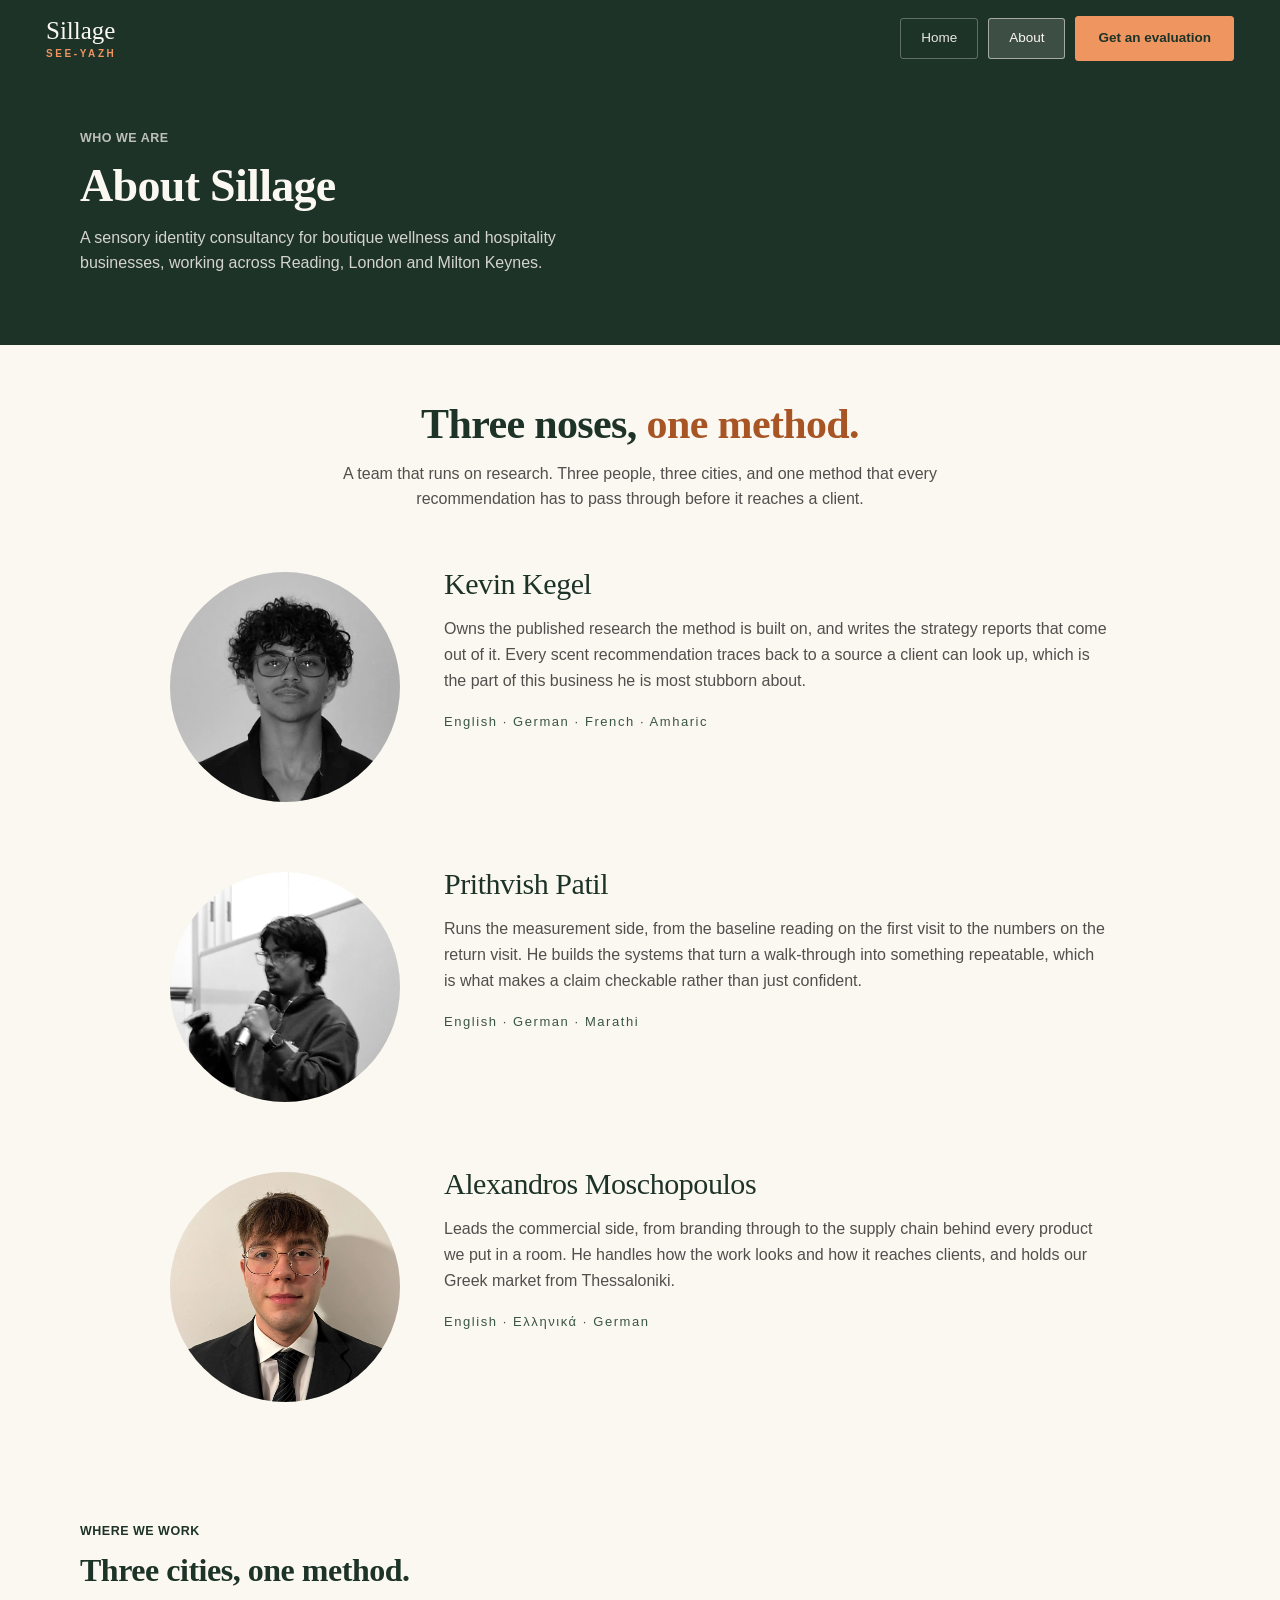
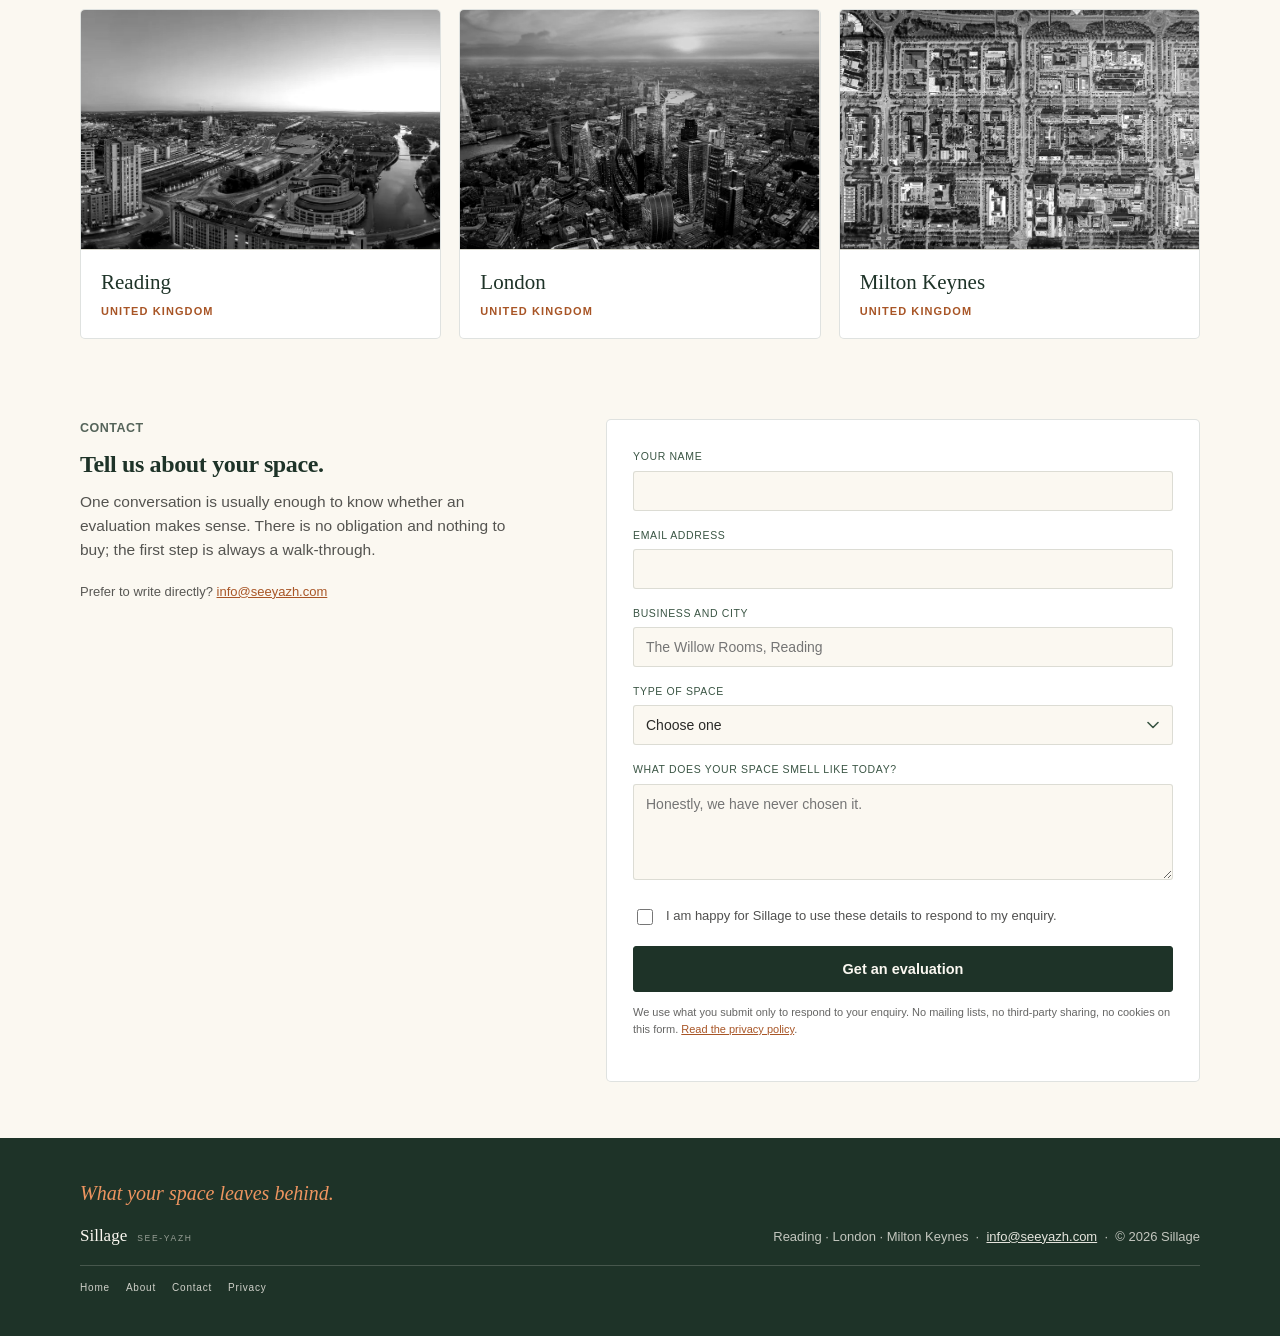
==== commit dd0e31f6: "feat(v8.5): the About team as three stacked rows, Alexandros in colour Rebuilt the "Three noses, one" ====
--- a/about/index.html
+++ b/about/index.html
@@ -23,7 +23,7 @@
   <meta name="twitter:card" content="summary_large_image" />
 
   <link rel="icon" href="../favicon.svg" type="image/svg+xml" />
-  <link rel="stylesheet" href="../styles.css?v=8.4" />
+  <link rel="stylesheet" href="../styles.css?v=8.5" />
 
   <script type="application/ld+json">
   {
@@ -88,40 +88,52 @@
 
     <!-- ================= TEAM =================
          CREAM ground (--ivory), owner instruction 2026-08-02. This block used
-         to be a forest band that enclosed the group photograph. The green is
+         to be a forest band that enclosed a group photograph. The green is
          gone, the gradient that feathered the photograph's edges into it is
-         gone with it, and the spacing between the heading, the picture and the
-         caption was pulled in so they read as one unit instead of three.
-
-         It was --white for part of the day, which put a visible step between
-         this block and the ivory markets section below. Both are --ivory now,
-         so everything under the green hero is one continuous cream field.
-
-         PHOTOGRAPHS ARE NOW COLOUR FILES SHOWN IN GRAYSCALE BY CSS.
+         gone with it, and everything under the green hero is one continuous
+         cream field.
+
+         REBUILT 2026-08-03 TO A MOCK-UP THE OWNER SUPPLIED. Three changes,
+         all of them from that picture, none of them inferred:
+           1. The three-across grid became THREE STACKED ROWS, each a round
+              portrait on the left with the name, the remit and the languages
+              beside it. Heading and standfirst are centred above them.
+           2. The group photograph (assets/img/team/group-session.*) and the
+              "The team." sub-heading came OUT. The mock-up runs heading ->
+              standfirst -> Kevin with nothing between, so there is nowhere
+              left for either. THE FILES ARE STILL IN THE REPO; putting the
+              block back is a revert of this commit, not a re-shoot.
+           3. The per-card city line (READING / MILTON KEYNES / LONDON) came
+              out with it. The mock-up carries no city line. The cities
+              themselves are unchanged and still stated in the markets block
+              and the footer.
+
+         PHOTOGRAPHS ARE COLOUR FILES SHOWN IN GRAYSCALE BY CSS.
          v7.4 baked the monochrome into the JPEG. The owner asked for the
          grayscale to lift on hover, which a converted file cannot do, so all
-         four were rebuilt in colour from the original camera files and the
+         of them were rebuilt in colour from the original camera files and the
          conversion moved to .photo-bw in styles.css. Do not re-grade these
          files to monochrome: it would make the hover reveal do nothing.
 
-         The founding-story paragraph beneath the photograph is copy Kevin is
-         supplying. It has not arrived, so the caption stands. Do not write it
-         here.
+         ALEXANDROS'S PORTRAIT IS THE EXCEPTION: owner instruction of the same
+         day, it is shown in COLOUR. It carries .photo-live rather than
+         .photo-bw, which keeps the hover zoom and drops the grayscale filter.
+         It is not a different file and the file was not re-graded.
 
          Every biographical detail below comes from each founder's own LinkedIn
-         plus the owner's corrections, checked 26 July 2026. Nothing is
-         inferred. Do not invent a credential, a course, a location or a role
-         for a real person.
-
-         Two consequences of the 2026-08-02 location change:
-           - Alexandros's card said THESSALONIKI. It briefly carried his role
-             instead, because Thessaloniki came off the site and inventing a UK
-             city for a real person was not an option. He then supplied LONDON
-             himself, so that is what it says now. It came from him, not from
-             an inference.
-           - "Leads the Greek market and" was struck from his remit: there is no
-             Greek market on this site any more, so the sentence had stopped
-             being true. The rest of it is untouched.
+         plus the owner's corrections, and the wording of all three remits is
+         reproduced VERBATIM from the owner's mock-up. Nothing is inferred. Do
+         not invent a credential, a course, a location or a role for a real
+         person, and do not "tidy" these three paragraphs.
+
+         ONE KNOWN INCONSISTENCY, deliberately left as the owner wrote it:
+         Alexandros's remit says he holds the Greek market from Thessaloniki.
+         v8 struck exactly that clause because Greece had come off the site,
+         and the About hero above still says the team works across Reading,
+         London and Milton Keynes. He put it back himself, about himself, so it
+         stands; but the markets block, the footer city list and the areaServed
+         array in the JSON-LD on every page still name three UK cities only.
+         If Greece is coming back as a market, those go with it.
 
          The name-to-face mapping was ASKED, never inferred:
            kevin-kegel             <- the curly-haired headshot
@@ -129,31 +141,18 @@
            alexandros-moschopoulos <- the gold-glasses headshot
          Do not reassign a file to a different person on a hunch.
 
-         Each is cropped 4:5 around the face so no one is beheaded by
-         object-fit, served as WebP with a JPEG fallback at the size it
-         is displayed, with width and height set, and lazy-loaded. -->
+         Each file is cropped 4:5 around the face; the round frame takes a
+         square out of the middle of that, so a face that is not centred will
+         lose its chin. Check all three after replacing any of them. Served as
+         WebP with a JPEG fallback, width and height set, lazy-loaded. -->
     <section class="team" id="team">
       <div class="wrap">
-        <h2 data-animate>Three noses, <span class="hl">one method.</span></h2>
-
-        <!-- The photograph and its caption sit side by side. The picture is
-             displayed at about two thirds of the pixels it actually contains,
-             which is what makes it look sharp; do not scale it back up to fill
-             the row, that is exactly what made it look soft before. -->
-        <div class="team__lead" data-animate data-anim-delay="60">
-          <figure class="team__group media media--3-2 photo-bw">
-            <span class="media__ph" aria-hidden="true">[Photo]</span>
-            <picture>
-              <source srcset="../assets/img/team/group-session.webp" type="image/webp" />
-              <img src="../assets/img/team/group-session.jpg" width="1105" height="736" loading="lazy"
-                   alt="The three Sillage founders in a working session around a table, one speaking into a microphone." />
-            </picture>
-          </figure>
-          <p class="team__cap">The founding team, mid-session</p>
+        <div class="team__intro">
+          <h2 data-animate>Three noses, <span class="hl">one method.</span></h2>
+          <p class="stand" data-animate data-anim-delay="60">A team that runs on research. Three people, three cities, and one method that every recommendation has to pass through before it reaches a client.</p>
         </div>
 
-        <h3 class="sub-h" data-animate>The team.</h3>
-        <div class="team__grid">
+        <div class="team__people">
           <article class="tperson" data-animate>
             <figure class="tphoto photo-bw">
               <picture>
@@ -162,10 +161,11 @@
                      loading="lazy" alt="Kevin Kegel." />
               </picture>
             </figure>
-            <p class="nm">Kevin Kegel</p>
-            <p class="city">READING &middot; UNITED KINGDOM</p>
-            <p class="brings">Owns the published research the method is built on, so every recommendation traces back to a source a client can check.</p>
-            <p class="langs">English &middot; German &middot; French &middot; Amharic</p>
+            <div class="tperson__body">
+              <h3 class="nm">Kevin Kegel</h3>
+              <p class="brings">Owns the published research the method is built on, and writes the strategy reports that come out of it. Every scent recommendation traces back to a source a client can look up, which is the part of this business he is most stubborn about.</p>
+              <p class="langs">English &middot; German &middot; French &middot; Amharic</p>
+            </div>
           </article>
 
           <article class="tperson" data-animate data-anim-delay="80">
@@ -176,24 +176,28 @@
                      loading="lazy" alt="Prithvish Patil." />
               </picture>
             </figure>
-            <p class="nm">Prithvish Patil</p>
-            <p class="city">MILTON KEYNES &middot; UNITED KINGDOM</p>
-            <p class="brings">Runs the measurement side, from the baseline reading to the return visit, which is what makes a claim checkable.</p>
-            <p class="langs">English &middot; German &middot; Marathi</p>
+            <div class="tperson__body">
+              <h3 class="nm">Prithvish Patil</h3>
+              <p class="brings">Runs the measurement side, from the baseline reading on the first visit to the numbers on the return visit. He builds the systems that turn a walk-through into something repeatable, which is what makes a claim checkable rather than just confident.</p>
+              <p class="langs">English &middot; German &middot; Marathi</p>
+            </div>
           </article>
 
+          <!-- COLOUR, not grayscale: .photo-live instead of .photo-bw. Owner
+               instruction 2026-08-03, and the only portrait it applies to. -->
           <article class="tperson" data-animate data-anim-delay="160">
-            <figure class="tphoto photo-bw">
+            <figure class="tphoto photo-live">
               <picture>
                 <source srcset="../assets/img/team/alexandros-moschopoulos.webp" type="image/webp" />
                 <img src="../assets/img/team/alexandros-moschopoulos.jpg" width="900" height="1125"
                      loading="lazy" alt="Alexandros Moschopoulos." />
               </picture>
             </figure>
-            <p class="nm">Alexandros Moschopoulos</p>
-            <p class="city">LONDON &middot; UNITED KINGDOM</p>
-            <p class="brings">Leads the commercial side of the business, from branding through to supply chain.</p>
-            <p class="langs">English &middot; Ελληνικά &middot; German</p>
+            <div class="tperson__body">
+              <h3 class="nm">Alexandros Moschopoulos</h3>
+              <p class="brings">Leads the commercial side, from branding through to the supply chain behind every product we put in a room. He handles how the work looks and how it reaches clients, and holds our Greek market from Thessaloniki.</p>
+              <p class="langs">English &middot; Ελληνικά &middot; German</p>
+            </div>
           </article>
         </div>
       </div>
--- a/styles.css
+++ b/styles.css
@@ -659,53 +659,53 @@
    step between this block and the ivory markets section under it for no reason.
    Both are --ivory now and the About page below the green hero is one
    continuous cream field. */
-.team { background: var(--ivory); padding: 40px var(--pad-x) 46px; }
-.team h2 { color: var(--forest); font-size: 32px; }
+.team { background: var(--ivory); padding: 56px var(--pad-x) 64px; }
 .team .stand { color: rgba(42, 42, 40, .82); }
 
-/* The group photograph. The gradient that used to feather its edges into the
-   green is DELETED (owner instruction 2026-08-02): there is no green left for
-   it to dissolve into, and the owner asked for the fade to go regardless. What
-   remains is a plain rectangle with a hairline.
-
-   The FILE is in colour. The monochrome is applied here in CSS instead of being
-   baked in, which is the whole point of the v8 change: a filter can lift on
-   hover, a converted file cannot. See .tphoto img below. */
-/* The lead photograph with its caption UNDER it (owner, 2026-08-02). The
-   caption sat beside the picture's bottom-right corner for one revision and
-   the owner moved it back below.
-
-   THE PICTURE IS DELIBERATELY DISPLAYED SMALLER THAN THE FILE. The crop is
-   1105px wide and this gives it 700, so roughly 1.6 device pixels land on every
-   CSS pixel and it renders sharp. Showing it at its full 1105 was a 1:1 map and
-   looked soft on any modern screen. Do not widen this to fill the row. */
-.team__lead { max-width: 700px; margin-top: 12px; }
-.team__group {
-  position: relative;
-  border-radius: var(--r-img); overflow: hidden;
-  box-shadow: inset 0 0 0 1px var(--rule);
-}
-.team__cap {
-  font-family: var(--label); font-size: 11px; font-weight: 600;
-  letter-spacing: .1em; text-transform: uppercase;
-  color: var(--clay); margin: 8px 0 0;
-}
-/* The portrait row spans the full content column: capping it at 900px left an
-   obvious block of white on the right (owner, 2026-08-02). */
-.team h3.sub-h { color: var(--forest); font-size: 24px; margin-top: 34px; }
-.team__grid {
-  display: grid; grid-template-columns: repeat(3, 1fr);
-  gap: 24px; margin-top: 14px;
-}
-.team__grid > * { min-width: 0; }
+/* REBUILT 2026-08-03 to a mock-up the owner supplied. What went:
+     .team__lead / .team__group / .team__cap   the group photograph and its
+                                               caption; the mock-up has no
+                                               room for them
+     .team h3.sub-h                            the "The team." sub-heading
+     .team__grid                               the three-across portrait grid
+     .tperson .city                            the per-card city line
+   All recoverable from git at f6d3788. The image files are still in the repo.
+
+   The heading and the standfirst are CENTRED and capped, everything below
+   them is a left-aligned stack. That contrast is the whole shape of the
+   block: centre the rows too and it turns into a wedding invitation. */
+.team__intro { max-width: 760px; margin: 0 auto; text-align: center; }
+.team__intro h2 { color: var(--forest); font-size: 42px; line-height: 1.12; }
+.team__intro .stand { margin: 14px auto 0; max-width: 640px; }
+
+/* One row per person: a round portrait in a fixed track, the words in the
+   rest of the line. The gap between people is deliberately large — these are
+   three separate statements, not a list, and the mock-up gives each one air.
+   align-items:start keeps the portrait level with the name rather than
+   floating to the middle of a paragraph whose length varies by person. */
+.team__people {
+  margin: 54px auto 0; max-width: 940px;
+  display: grid; gap: 64px;
+}
+.tperson {
+  display: grid; grid-template-columns: 230px 1fr; gap: 44px;
+  align-items: start;
+}
+.tperson > * { min-width: 0; }
+/* Optical, not arithmetic: the cap-height of a 30px display face sits a few
+   pixels below the top of its line box, so a portrait flush with the top of
+   the row reads as sitting slightly high next to the name. */
+.tperson .tphoto { margin-top: 6px; }
 /* GRAYSCALE THAT LIFTS ON HOVER (v8, owner instruction 2026-08-02).
    Until v7.4 the monochrome was baked into the JPEG. The owner asked for the
    grayscale to disappear on hover, which a converted file cannot do, so every
    photograph in this set was rebuilt IN COLOUR from the original camera file
    and the conversion moved here into .photo-bw.
 
-   Applies to the three portraits, the group photograph and the three city
-   pictures in the markets block, so all seven behave identically.
+   Applies to two of the three portraits and to the three city pictures in the
+   markets block. Alexandros's portrait is in COLOUR from 2026-08-03 by owner
+   instruction and carries .photo-live instead; the group photograph it also
+   used to cover is no longer on the page.
 
    Hover is a progressive nicety, never the only way to see something: the
    pictures are legible in grayscale and no alt text depends on colour. A
@@ -729,43 +729,72 @@
 .photo-bw:focus-within img,
 .tperson:hover .photo-bw img,
 .tperson:focus-within .photo-bw img,
-.team__lead:hover .photo-bw img,
 .market:hover .photo-bw img,
 .market:focus-within .photo-bw img {
   filter: grayscale(0) contrast(1);
   transform: scale(1.03);
 }
+
+/* A PHOTOGRAPH THAT IS ALREADY IN COLOUR. Owner instruction 2026-08-03, and
+   Alexandros's portrait is the only thing wearing it. It exists so that the
+   one colour picture still answers a pointer the same way its neighbours do:
+   same 1.03 zoom, same easing, same whole-card hit area. There is simply no
+   grayscale left for it to lift.
+
+   Do NOT do this by dropping .photo-bw and adding nothing. That silently
+   removes the zoom as well, and one portrait out of three that does not move
+   under the cursor reads as a bug rather than as a decision. */
+.photo-live img {
+  transform: scale(1.001);
+  transition: transform 420ms ease;
+}
+.photo-live:hover img,
+.photo-live:focus-within img,
+.tperson:hover .photo-live img,
+.tperson:focus-within .photo-live img { transform: scale(1.03); }
+
 @media (prefers-reduced-motion: reduce) {
   .photo-bw img { transition: filter 260ms ease; }
   .photo-bw:hover img, .photo-bw:focus-within img,
   .tperson:hover .photo-bw img, .tperson:focus-within .photo-bw img,
-  .team__lead:hover .photo-bw img,
-  .market:hover .photo-bw img, .market:focus-within .photo-bw img {
+  .market:hover .photo-bw img, .market:focus-within .photo-bw img,
+  .photo-live:hover img, .photo-live:focus-within img,
+  .tperson:hover .photo-live img, .tperson:focus-within .photo-live img {
     transform: scale(1.001);
   }
 }
 
-/* Individual portraits. Cropped 4:5 around the face upstream, so object-fit
-   has nothing left to cut off, and served at the largest size the source
-   actually contains, never upscaled. A hairline seats each picture on the
-   white so it reads as a photograph and not as a hole cut in the page. */
+/* Individual portraits, ROUND from 2026-08-03 (owner mock-up). They were 4:5
+   rectangles with a hairline and a rounded corner.
+
+   ⚠ THE FILES ARE STILL 4:5, cropped around the face upstream. A circle takes
+   a SQUARE out of the middle of that, so roughly a tenth off the top and a
+   tenth off the bottom never renders. All three were checked in the browser
+   after the change and no one lost a chin or a forehead. Replace a portrait
+   and you have to look again — object-fit will happily behead someone.
+
+   No hairline ring: on a circle it read as a badge. The ivory-2 disc behind it
+   still catches the two portraits whose own background is near-white, so they
+   do not float loose on the cream. */
 .tphoto {
-  aspect-ratio: 4 / 5; position: relative; overflow: hidden;
-  border-radius: var(--r-img);
+  aspect-ratio: 1 / 1; position: relative; overflow: hidden;
+  border-radius: 50%;
   background: var(--ivory-2);
-  box-shadow: inset 0 0 0 1px var(--rule);
-  margin-bottom: 10px;
 }
 .tphoto img { width: 100%; height: 100%; object-fit: cover; display: block; }
-.tperson .nm { font-family: var(--display); font-size: 19px; color: var(--forest); }
-.tperson .city {
-  font-family: var(--label); font-size: 10.5px; font-weight: 600;
-  letter-spacing: .1em; color: var(--clay); margin-top: 4px;
-}
-.tperson .brings { font-size: 13.5px; color: rgba(42, 42, 40, .82); margin: 8px 0 0; }
+.tperson .nm {
+  font-family: var(--display); font-weight: 400;
+  font-size: 30px; line-height: 1.2; color: var(--forest);
+}
+.tperson .brings {
+  font-size: 16px; line-height: 1.62;
+  color: rgba(42, 42, 40, .82); margin: 14px 0 0;
+}
+/* --label, never a monospace stack: there is no monospace face on this site.
+   The wide tracking is what makes a proportional face read as a label. */
 .tperson .langs {
-  font-family: var(--label); font-size: 11px; letter-spacing: .04em;
-  color: var(--forest-mid); margin-top: 8px; line-height: 1.6;
+  font-family: var(--label); font-size: 13px; letter-spacing: .12em;
+  color: var(--forest-mid); margin-top: 18px; line-height: 1.6;
 }
 
 /* DELETED IN v8, at the owner's instruction of 2026-08-02:
@@ -1044,8 +1073,24 @@
 
   .rowhead { grid-template-columns: 1fr; gap: 14px; }
   .expander { grid-template-columns: 1fr; gap: 22px; }
-  .vgrid, .tgrid, .mkgrid, .team__grid, .cgrid,
+  .vgrid, .tgrid, .mkgrid, .cgrid,
   .vareas, .vsignals, .vevid { grid-template-columns: 1fr; }
+
+  /* The team rows keep their portrait BESIDE the words rather than stacking:
+     a 230px circle over a paragraph pushes the third person most of a screen
+     down the page. The circle shrinks to 96px instead, which is still a
+     recognisable face at arm's length, and the gap between people closes with
+     it. Everything stays left-aligned, including the intro, because a centred
+     paragraph in a 26px gutter reads ragged on both edges. */
+  .team { padding-top: 40px; padding-bottom: 46px; }
+  .team__intro { text-align: left; }
+  .team__intro .stand { margin-left: 0; }
+  .team__people { margin-top: 34px; gap: 36px; }
+  .tperson { grid-template-columns: 96px 1fr; gap: 20px; }
+  .tperson .tphoto { margin-top: 2px; }
+  .tperson .nm { font-size: 23px; }
+  .tperson .brings { font-size: 15px; margin-top: 10px; }
+  .tperson .langs { margin-top: 12px; }
   .vevid { gap: 12px; }
   .cgrid { gap: 28px; }
   .bar { grid-template-columns: 104px 1fr 46px; }
@@ -1057,7 +1102,7 @@
   .foot .cols { flex-direction: column; }
   .foot .meta { text-align: left; }
 
-  .amb h2, .ven h2, .sec h2, .team h2 { font-size: 26px; }
+  .amb h2, .ven h2, .sec h2, .team__intro h2 { font-size: 26px; }
   .abouthero h1, .vhero h1 { font-size: 34px; }
   /* The .igrid stacking rules went with the venue importance grid in v8. */
 }
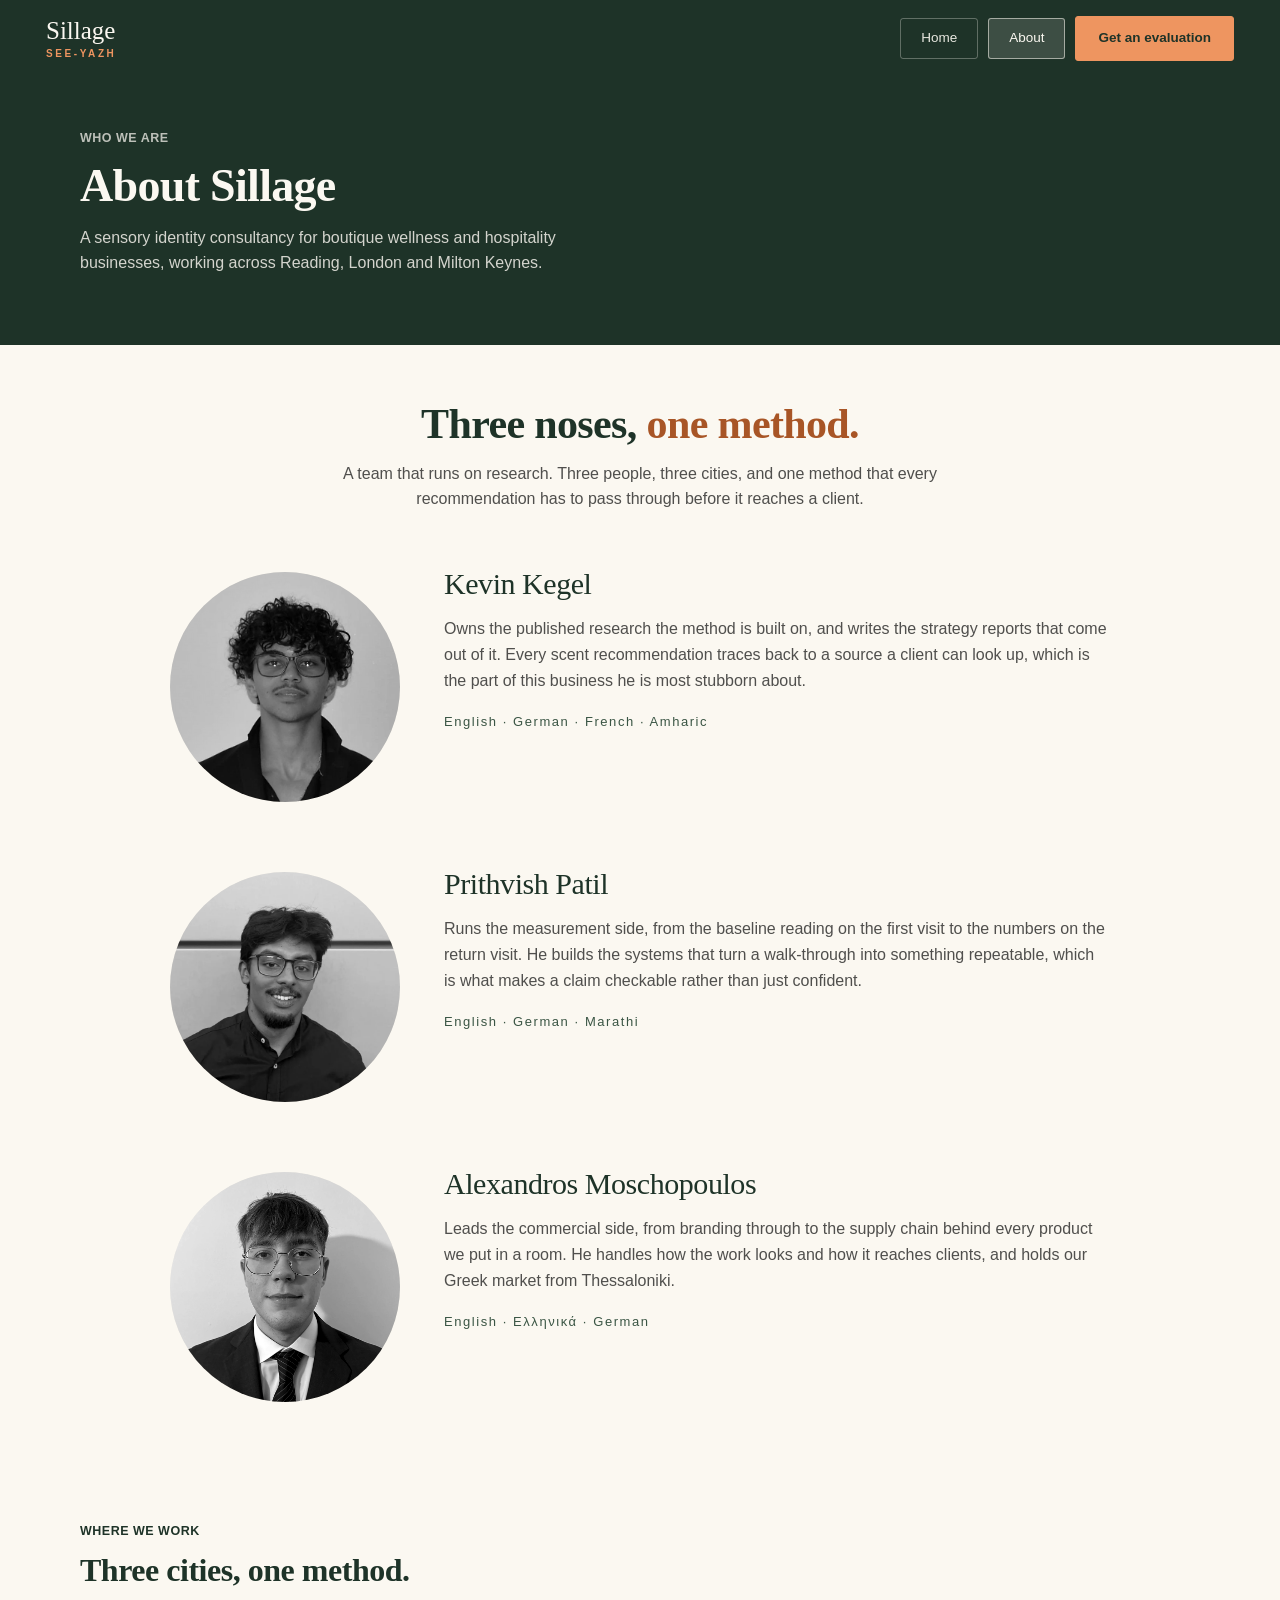
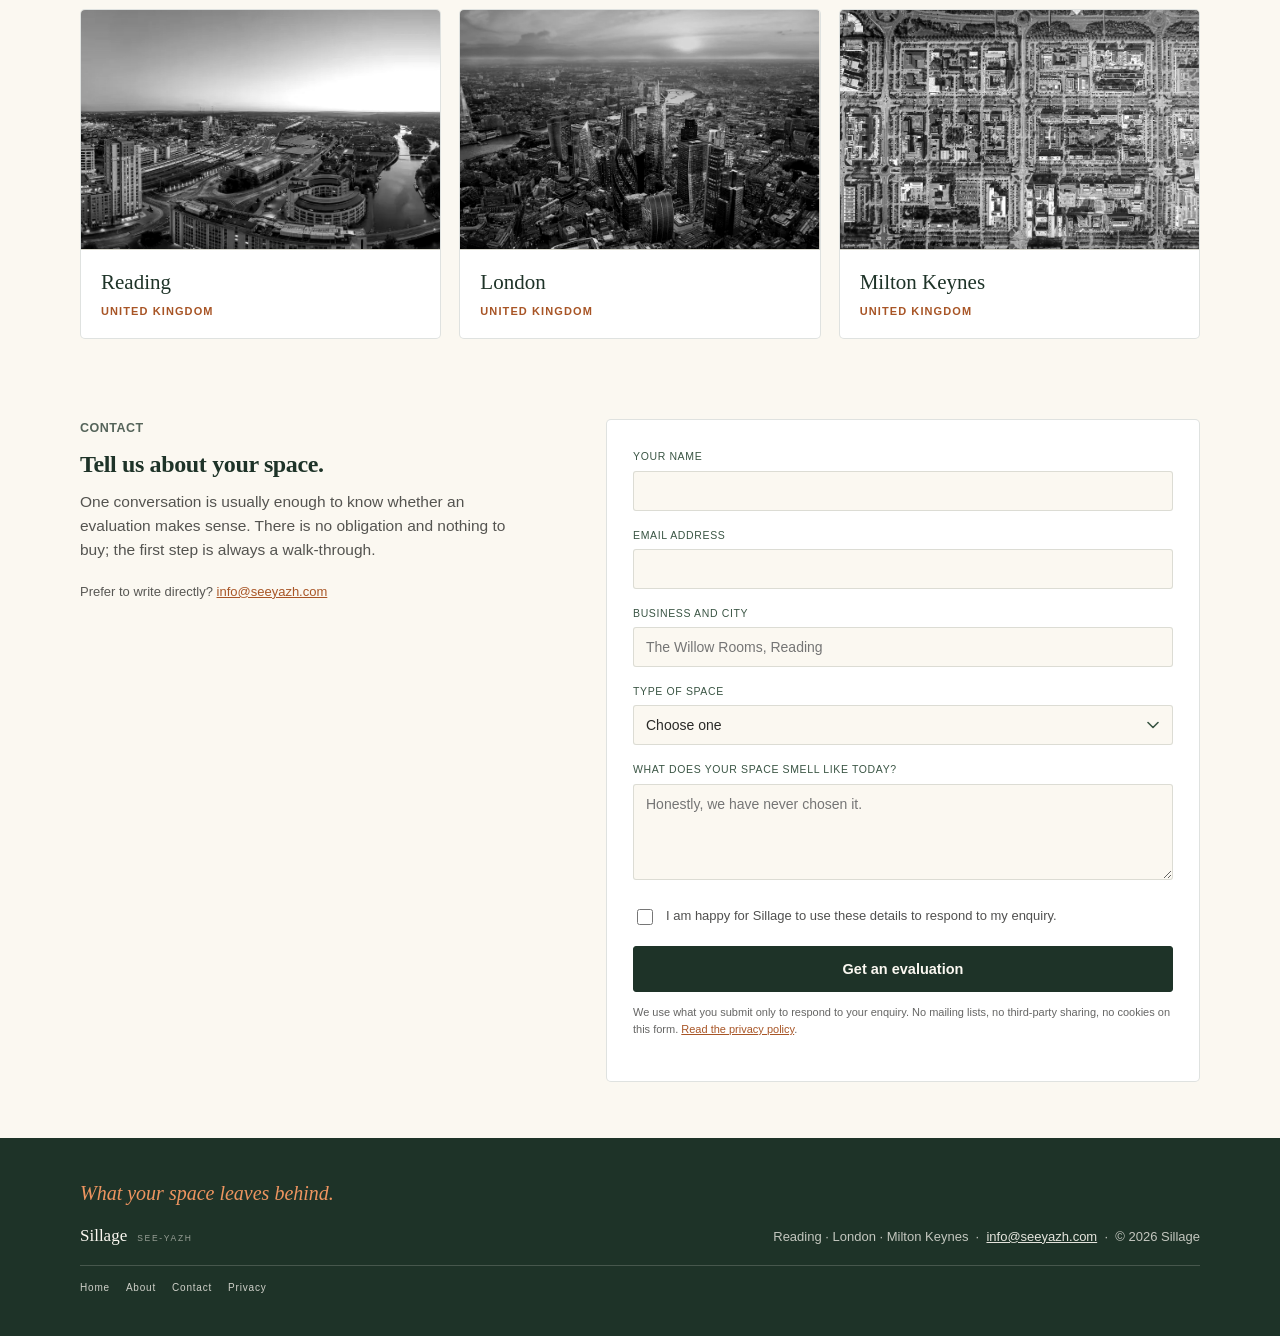
==== commit b1743ca4: "fix(v8.6): all three portraits grey again, and a new photograph for Prithvish Two owner instructions" ====
--- a/about/index.html
+++ b/about/index.html
@@ -23,7 +23,7 @@
   <meta name="twitter:card" content="summary_large_image" />
 
   <link rel="icon" href="../favicon.svg" type="image/svg+xml" />
-  <link rel="stylesheet" href="../styles.css?v=8.5" />
+  <link rel="stylesheet" href="../styles.css?v=8.6" />
 
   <script type="application/ld+json">
   {
@@ -115,10 +115,13 @@
          conversion moved to .photo-bw in styles.css. Do not re-grade these
          files to monochrome: it would make the hover reveal do nothing.
 
-         ALEXANDROS'S PORTRAIT IS THE EXCEPTION: owner instruction of the same
-         day, it is shown in COLOUR. It carries .photo-live rather than
-         .photo-bw, which keeps the hover zoom and drops the grayscale filter.
-         It is not a different file and the file was not re-graded.
+         ALL THREE ARE GREY AGAIN. Alexandros's portrait was shown in colour
+         for one revision on 2026-08-03 and the owner reversed it the same
+         session. The .photo-live class that carried the exception is deleted
+         rather than left on the shelf. If a single portrait is ever wanted in
+         colour again, bring that class back from git: dropping .photo-bw and
+         adding nothing takes the hover zoom with it, and one portrait out of
+         three that does not answer the cursor reads as a bug.
 
          Every biographical detail below comes from each founder's own LinkedIn
          plus the owner's corrections, and the wording of all three remits is
@@ -137,9 +140,18 @@
 
          The name-to-face mapping was ASKED, never inferred:
            kevin-kegel             <- the curly-haired headshot
-           prithvish-patil         <- the presenting photograph
+           prithvish-patil         <- REPLACED 2026-08-03, see below
            alexandros-moschopoulos <- the gold-glasses headshot
          Do not reassign a file to a different person on a hunch.
+
+         prithvish-patil.jpg/.webp were the photograph of him speaking into a
+         microphone. The owner supplied a replacement the same session: a
+         standing shot against a tiled wall, 1536x2048, with the subject small
+         in the middle of the frame. It was cut to the 4:5 the other two use,
+         composed for the CIRCLE rather than for the rectangle - head about 55%
+         of the disc's height, eye line about 40% down it - and reduced to
+         720x900. The alt text is unchanged because it never described the
+         setting. The original is Downloads/unnamed.jpg.
 
          Each file is cropped 4:5 around the face; the round frame takes a
          square out of the middle of that, so a face that is not centred will
@@ -172,7 +184,7 @@
             <figure class="tphoto photo-bw">
               <picture>
                 <source srcset="../assets/img/team/prithvish-patil.webp" type="image/webp" />
-                <img src="../assets/img/team/prithvish-patil.jpg" width="675" height="844"
+                <img src="../assets/img/team/prithvish-patil.jpg" width="720" height="900"
                      loading="lazy" alt="Prithvish Patil." />
               </picture>
             </figure>
@@ -183,10 +195,8 @@
             </div>
           </article>
 
-          <!-- COLOUR, not grayscale: .photo-live instead of .photo-bw. Owner
-               instruction 2026-08-03, and the only portrait it applies to. -->
           <article class="tperson" data-animate data-anim-delay="160">
-            <figure class="tphoto photo-live">
+            <figure class="tphoto photo-bw">
               <picture>
                 <source srcset="../assets/img/team/alexandros-moschopoulos.webp" type="image/webp" />
                 <img src="../assets/img/team/alexandros-moschopoulos.jpg" width="900" height="1125"
--- a/styles.css
+++ b/styles.css
@@ -702,10 +702,10 @@
    photograph in this set was rebuilt IN COLOUR from the original camera file
    and the conversion moved here into .photo-bw.
 
-   Applies to two of the three portraits and to the three city pictures in the
-   markets block. Alexandros's portrait is in COLOUR from 2026-08-03 by owner
-   instruction and carries .photo-live instead; the group photograph it also
-   used to cover is no longer on the page.
+   Applies to all three portraits and to the three city pictures in the markets
+   block. Alexandros's was shown in colour for one revision on 2026-08-03, on a
+   .photo-live class; the owner reversed it the same session and that class is
+   deleted. The group photograph this also used to cover is off the page.
 
    Hover is a progressive nicety, never the only way to see something: the
    pictures are legible in grayscale and no alt text depends on colour. A
@@ -735,31 +735,18 @@
   transform: scale(1.03);
 }
 
-/* A PHOTOGRAPH THAT IS ALREADY IN COLOUR. Owner instruction 2026-08-03, and
-   Alexandros's portrait is the only thing wearing it. It exists so that the
-   one colour picture still answers a pointer the same way its neighbours do:
-   same 1.03 zoom, same easing, same whole-card hit area. There is simply no
-   grayscale left for it to lift.
-
-   Do NOT do this by dropping .photo-bw and adding nothing. That silently
-   removes the zoom as well, and one portrait out of three that does not move
-   under the cursor reads as a bug rather than as a decision. */
-.photo-live img {
-  transform: scale(1.001);
-  transition: transform 420ms ease;
-}
-.photo-live:hover img,
-.photo-live:focus-within img,
-.tperson:hover .photo-live img,
-.tperson:focus-within .photo-live img { transform: scale(1.03); }
-
+/* .photo-live is DELETED. It existed for one revision on 2026-08-03, to show
+   Alexandros's portrait in colour while keeping the hover zoom its neighbours
+   have, and the owner reversed that instruction the same session. Recoverable
+   at dd0e31f. The reason it existed is still worth knowing: making a single
+   photograph colour by simply dropping .photo-bw removes the zoom with it, and
+   one portrait out of three that does not move under the cursor reads as a bug
+   rather than as a decision. */
 @media (prefers-reduced-motion: reduce) {
   .photo-bw img { transition: filter 260ms ease; }
   .photo-bw:hover img, .photo-bw:focus-within img,
   .tperson:hover .photo-bw img, .tperson:focus-within .photo-bw img,
-  .market:hover .photo-bw img, .market:focus-within .photo-bw img,
-  .photo-live:hover img, .photo-live:focus-within img,
-  .tperson:hover .photo-live img, .tperson:focus-within .photo-live img {
+  .market:hover .photo-bw img, .market:focus-within .photo-bw img {
     transform: scale(1.001);
   }
 }
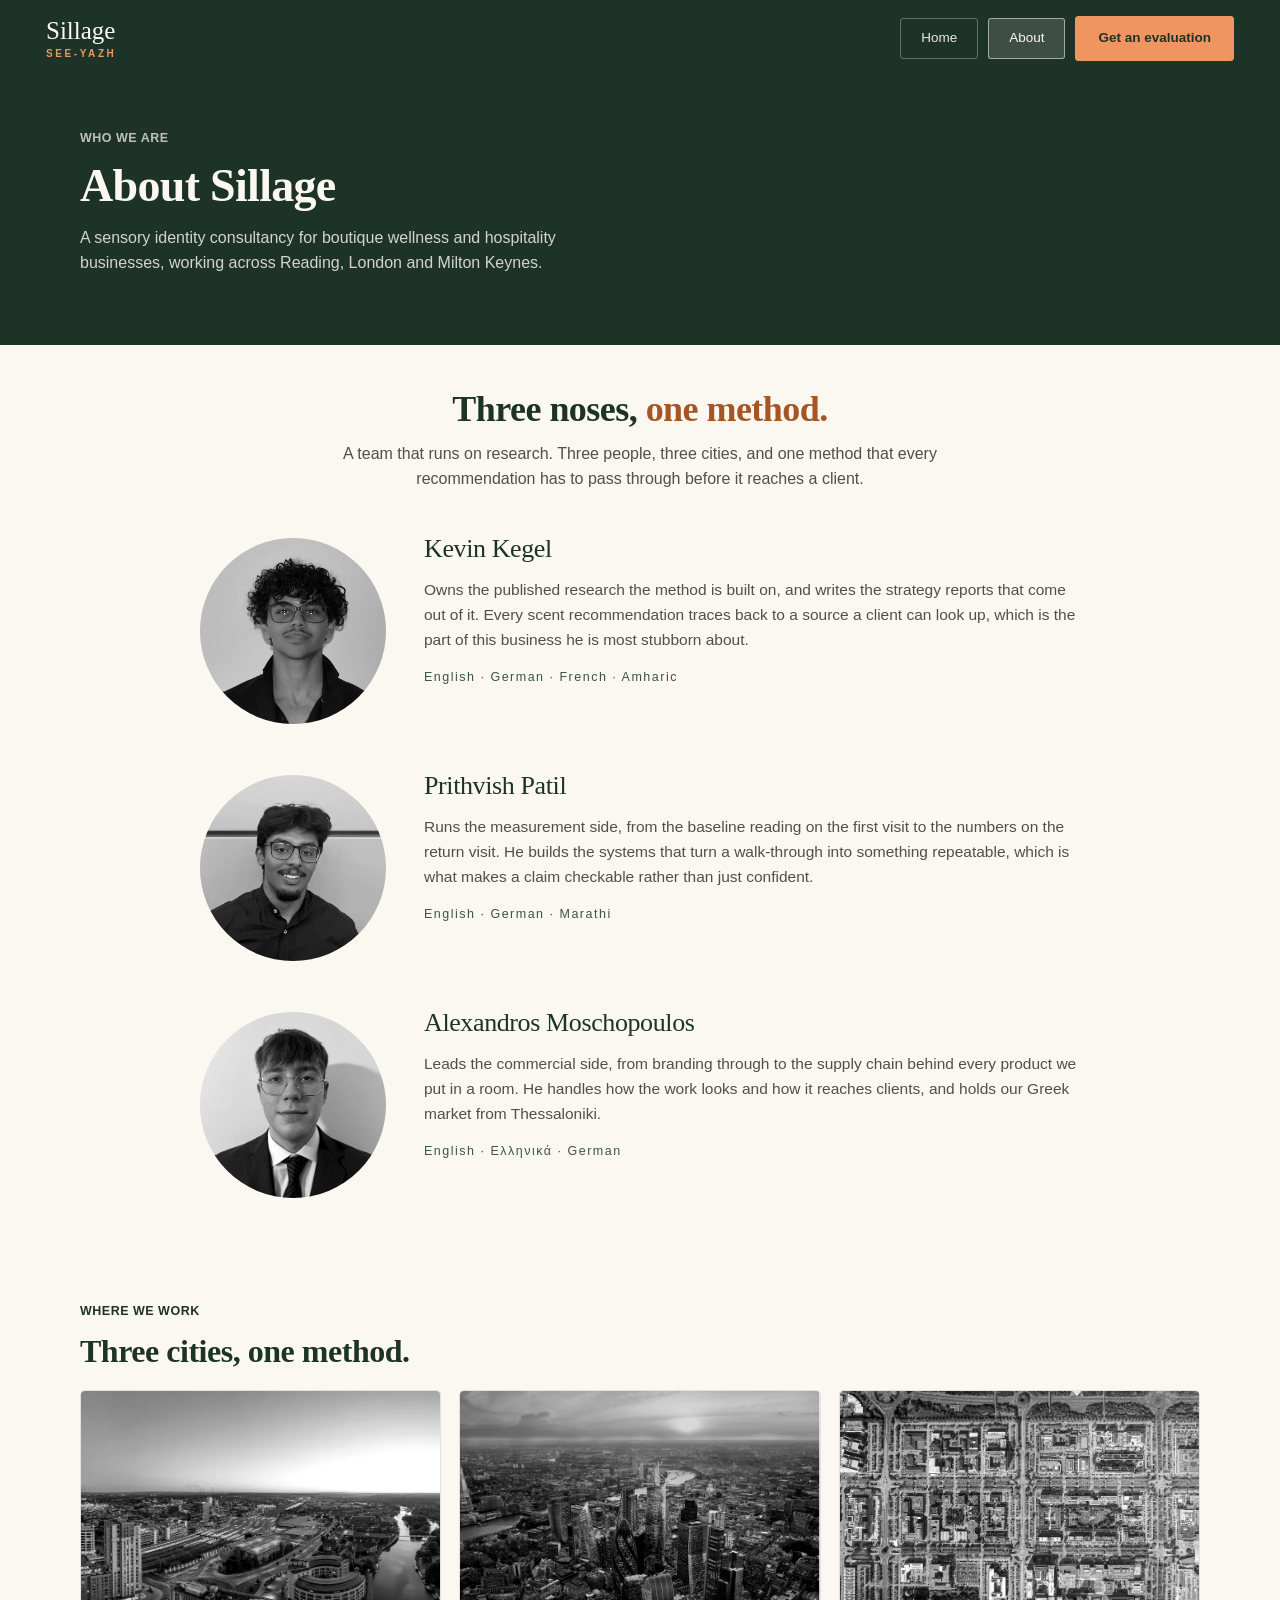
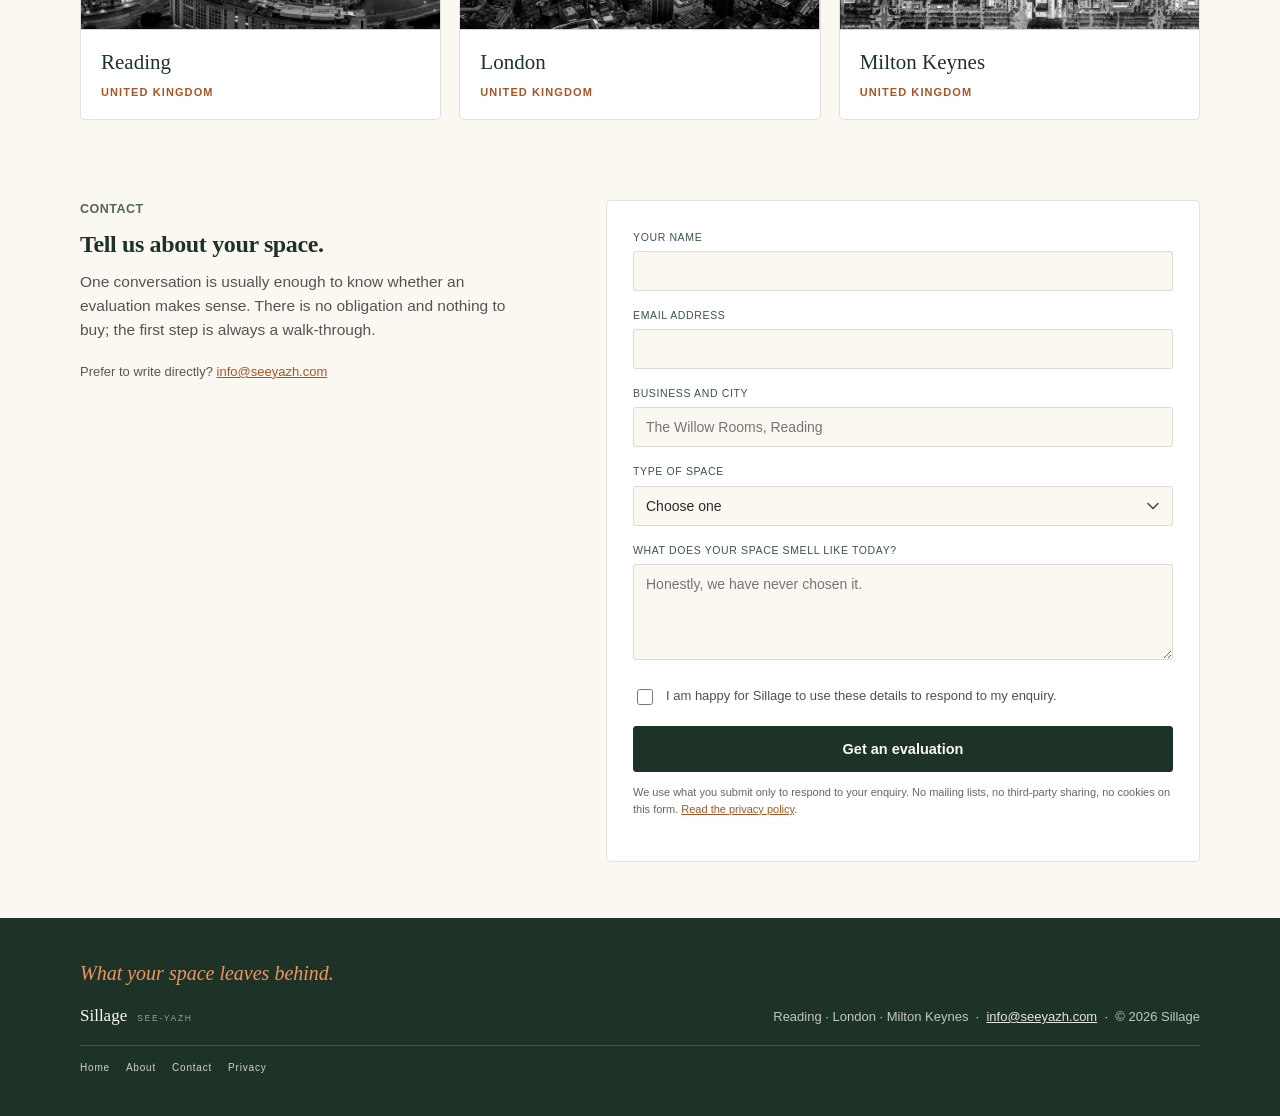
==== commit dbdf498b: "style(v8.7): scale the About team block down a step Owner asked for the section and the pictures to " ====
--- a/about/index.html
+++ b/about/index.html
@@ -23,7 +23,7 @@
   <meta name="twitter:card" content="summary_large_image" />
 
   <link rel="icon" href="../favicon.svg" type="image/svg+xml" />
-  <link rel="stylesheet" href="../styles.css?v=8.6" />
+  <link rel="stylesheet" href="../styles.css?v=8.7" />
 
   <script type="application/ld+json">
   {
@@ -115,6 +115,29 @@
          conversion moved to .photo-bw in styles.css. Do not re-grade these
          files to monochrome: it would make the hover reveal do nothing.
 
+         ⚠ EVERY .photo-bw IMAGE URL ON THIS PAGE CARRIES ?v=2, AND THAT IS
+         LOAD-BEARING. The owner reported on 2026-08-03 that the hover reveal
+         did nothing on Kevin's and Alexandros's portraits. The CSS was fine.
+         What was wrong is that Hostinger's hcdn edge had cached the v7.4
+         BAKED-MONOCHROME WebP files and was still serving them: the bare
+         kevin-kegel.webp came back 720x900 with a max channel spread of 1,
+         against a local file of 614x767 and spread 69. The filter lifted from
+         grayscale(1) to grayscale(0) exactly as designed and revealed a
+         photograph that was already grey.
+
+         Assets are cached SEVEN DAYS and an image URL has no version of its
+         own, so a new query string is the only reliable fix; it is the same
+         trick styles.css uses. It is applied to all six greyscale images, the
+         three portraits and the three city cards, not just the ones that
+         happened to measure stale, because the edge answered inconsistently
+         between requests - Alexandros's returned a monochrome 1200x1500 on one
+         request and the correct 900x1125 on the next.
+
+         BUMP THE NUMBER, on the .webp AND the .jpg line, whenever one of these
+         files is replaced. And when checking whether the edge is stale: sha256
+         works for WebP and PNG, but hcdn re-encodes JPEGs in flight so their
+         hashes NEVER match; compare decoded pixel dimensions instead.
+
          ALL THREE ARE GREY AGAIN. Alexandros's portrait was shown in colour
          for one revision on 2026-08-03 and the owner reversed it the same
          session. The .photo-live class that carried the exception is deleted
@@ -168,8 +191,8 @@
           <article class="tperson" data-animate>
             <figure class="tphoto photo-bw">
               <picture>
-                <source srcset="../assets/img/team/kevin-kegel.webp" type="image/webp" />
-                <img src="../assets/img/team/kevin-kegel.jpg" width="614" height="767"
+                <source srcset="../assets/img/team/kevin-kegel.webp?v=2" type="image/webp" />
+                <img src="../assets/img/team/kevin-kegel.jpg?v=2" width="614" height="767"
                      loading="lazy" alt="Kevin Kegel." />
               </picture>
             </figure>
@@ -183,8 +206,8 @@
           <article class="tperson" data-animate data-anim-delay="80">
             <figure class="tphoto photo-bw">
               <picture>
-                <source srcset="../assets/img/team/prithvish-patil.webp" type="image/webp" />
-                <img src="../assets/img/team/prithvish-patil.jpg" width="720" height="900"
+                <source srcset="../assets/img/team/prithvish-patil.webp?v=2" type="image/webp" />
+                <img src="../assets/img/team/prithvish-patil.jpg?v=2" width="720" height="900"
                      loading="lazy" alt="Prithvish Patil." />
               </picture>
             </figure>
@@ -198,8 +221,8 @@
           <article class="tperson" data-animate data-anim-delay="160">
             <figure class="tphoto photo-bw">
               <picture>
-                <source srcset="../assets/img/team/alexandros-moschopoulos.webp" type="image/webp" />
-                <img src="../assets/img/team/alexandros-moschopoulos.jpg" width="900" height="1125"
+                <source srcset="../assets/img/team/alexandros-moschopoulos.webp?v=2" type="image/webp" />
+                <img src="../assets/img/team/alexandros-moschopoulos.jpg?v=2" width="900" height="1125"
                      loading="lazy" alt="Alexandros Moschopoulos." />
               </picture>
             </figure>
@@ -265,8 +288,8 @@
           <div class="market" data-animate>
             <figure class="mkimg photo-bw">
               <picture>
-                <source srcset="../assets/img/markets/reading.webp" type="image/webp" />
-                <img src="../assets/img/markets/reading.jpg" width="808" height="539" loading="lazy"
+                <source srcset="../assets/img/markets/reading.webp?v=2" type="image/webp" />
+                <img src="../assets/img/markets/reading.jpg?v=2" width="808" height="539" loading="lazy"
                      alt="Reading at dusk, seen from above: the station, the town centre and the river." />
               </picture>
             </figure>
@@ -278,8 +301,8 @@
           <div class="market" data-animate data-anim-delay="70">
             <figure class="mkimg photo-bw">
               <picture>
-                <source srcset="../assets/img/markets/london.webp" type="image/webp" />
-                <img src="../assets/img/markets/london.jpg" width="900" height="600" loading="lazy"
+                <source srcset="../assets/img/markets/london.webp?v=2" type="image/webp" />
+                <img src="../assets/img/markets/london.jpg?v=2" width="900" height="600" loading="lazy"
                      alt="The City of London from the air at sunset, the Thames curving behind the towers." />
               </picture>
             </figure>
@@ -291,8 +314,8 @@
           <div class="market" data-animate data-anim-delay="140">
             <figure class="mkimg photo-bw">
               <picture>
-                <source srcset="../assets/img/markets/milton-keynes.webp" type="image/webp" />
-                <img src="../assets/img/markets/milton-keynes.jpg" width="872" height="581" loading="lazy"
+                <source srcset="../assets/img/markets/milton-keynes.webp?v=2" type="image/webp" />
+                <img src="../assets/img/markets/milton-keynes.jpg?v=2" width="872" height="581" loading="lazy"
                      alt="Central Milton Keynes from directly overhead, its grid of boulevards and tree lines." />
               </picture>
             </figure>
--- a/styles.css
+++ b/styles.css
@@ -659,7 +659,12 @@
    step between this block and the ivory markets section under it for no reason.
    Both are --ivory now and the About page below the green hero is one
    continuous cream field. */
-.team { background: var(--ivory); padding: 56px var(--pad-x) 64px; }
+/* Scaled DOWN a step on 2026-08-03, owner instruction "a little smaller":
+   section padding 56/64 -> 44/48, portrait 230 -> 186, row gap 64 -> 46,
+   heading 42 -> 36, name 30 -> 26. The body copy did NOT move; it is the one
+   thing here that has to stay comfortably readable, and shrinking it is what
+   would actually make the block feel cramped rather than tighter. */
+.team { background: var(--ivory); padding: 44px var(--pad-x) 48px; }
 .team .stand { color: rgba(42, 42, 40, .82); }
 
 /* REBUILT 2026-08-03 to a mock-up the owner supplied. What went:
@@ -674,9 +679,9 @@
    The heading and the standfirst are CENTRED and capped, everything below
    them is a left-aligned stack. That contrast is the whole shape of the
    block: centre the rows too and it turns into a wedding invitation. */
-.team__intro { max-width: 760px; margin: 0 auto; text-align: center; }
-.team__intro h2 { color: var(--forest); font-size: 42px; line-height: 1.12; }
-.team__intro .stand { margin: 14px auto 0; max-width: 640px; }
+.team__intro { max-width: 720px; margin: 0 auto; text-align: center; }
+.team__intro h2 { color: var(--forest); font-size: 36px; line-height: 1.12; }
+.team__intro .stand { margin: 12px auto 0; max-width: 620px; }
 
 /* One row per person: a round portrait in a fixed track, the words in the
    rest of the line. The gap between people is deliberately large — these are
@@ -684,18 +689,18 @@
    align-items:start keeps the portrait level with the name rather than
    floating to the middle of a paragraph whose length varies by person. */
 .team__people {
-  margin: 54px auto 0; max-width: 940px;
-  display: grid; gap: 64px;
+  margin: 42px auto 0; max-width: 880px;
+  display: grid; gap: 46px;
 }
 .tperson {
-  display: grid; grid-template-columns: 230px 1fr; gap: 44px;
+  display: grid; grid-template-columns: 186px 1fr; gap: 38px;
   align-items: start;
 }
 .tperson > * { min-width: 0; }
-/* Optical, not arithmetic: the cap-height of a 30px display face sits a few
+/* Optical, not arithmetic: the cap-height of a 26px display face sits a few
    pixels below the top of its line box, so a portrait flush with the top of
    the row reads as sitting slightly high next to the name. */
-.tperson .tphoto { margin-top: 6px; }
+.tperson .tphoto { margin-top: 5px; }
 /* GRAYSCALE THAT LIFTS ON HOVER (v8, owner instruction 2026-08-02).
    Until v7.4 the monochrome was baked into the JPEG. The owner asked for the
    grayscale to disappear on hover, which a converted file cannot do, so every
@@ -771,17 +776,17 @@
 .tphoto img { width: 100%; height: 100%; object-fit: cover; display: block; }
 .tperson .nm {
   font-family: var(--display); font-weight: 400;
-  font-size: 30px; line-height: 1.2; color: var(--forest);
+  font-size: 26px; line-height: 1.2; color: var(--forest);
 }
 .tperson .brings {
-  font-size: 16px; line-height: 1.62;
-  color: rgba(42, 42, 40, .82); margin: 14px 0 0;
+  font-size: 15.5px; line-height: 1.62;
+  color: rgba(42, 42, 40, .82); margin: 12px 0 0;
 }
 /* --label, never a monospace stack: there is no monospace face on this site.
    The wide tracking is what makes a proportional face read as a label. */
 .tperson .langs {
-  font-family: var(--label); font-size: 13px; letter-spacing: .12em;
-  color: var(--forest-mid); margin-top: 18px; line-height: 1.6;
+  font-family: var(--label); font-size: 12.5px; letter-spacing: .12em;
+  color: var(--forest-mid); margin-top: 15px; line-height: 1.6;
 }
 
 /* DELETED IN v8, at the owner's instruction of 2026-08-02:
@@ -1069,15 +1074,15 @@
      recognisable face at arm's length, and the gap between people closes with
      it. Everything stays left-aligned, including the intro, because a centred
      paragraph in a 26px gutter reads ragged on both edges. */
-  .team { padding-top: 40px; padding-bottom: 46px; }
+  .team { padding-top: 34px; padding-bottom: 38px; }
   .team__intro { text-align: left; }
   .team__intro .stand { margin-left: 0; }
-  .team__people { margin-top: 34px; gap: 36px; }
-  .tperson { grid-template-columns: 96px 1fr; gap: 20px; }
+  .team__people { margin-top: 28px; gap: 30px; }
+  .tperson { grid-template-columns: 84px 1fr; gap: 18px; }
   .tperson .tphoto { margin-top: 2px; }
-  .tperson .nm { font-size: 23px; }
-  .tperson .brings { font-size: 15px; margin-top: 10px; }
-  .tperson .langs { margin-top: 12px; }
+  .tperson .nm { font-size: 21px; }
+  .tperson .brings { font-size: 14.5px; margin-top: 9px; }
+  .tperson .langs { margin-top: 11px; }
   .vevid { gap: 12px; }
   .cgrid { gap: 28px; }
   .bar { grid-template-columns: 104px 1fr 46px; }
